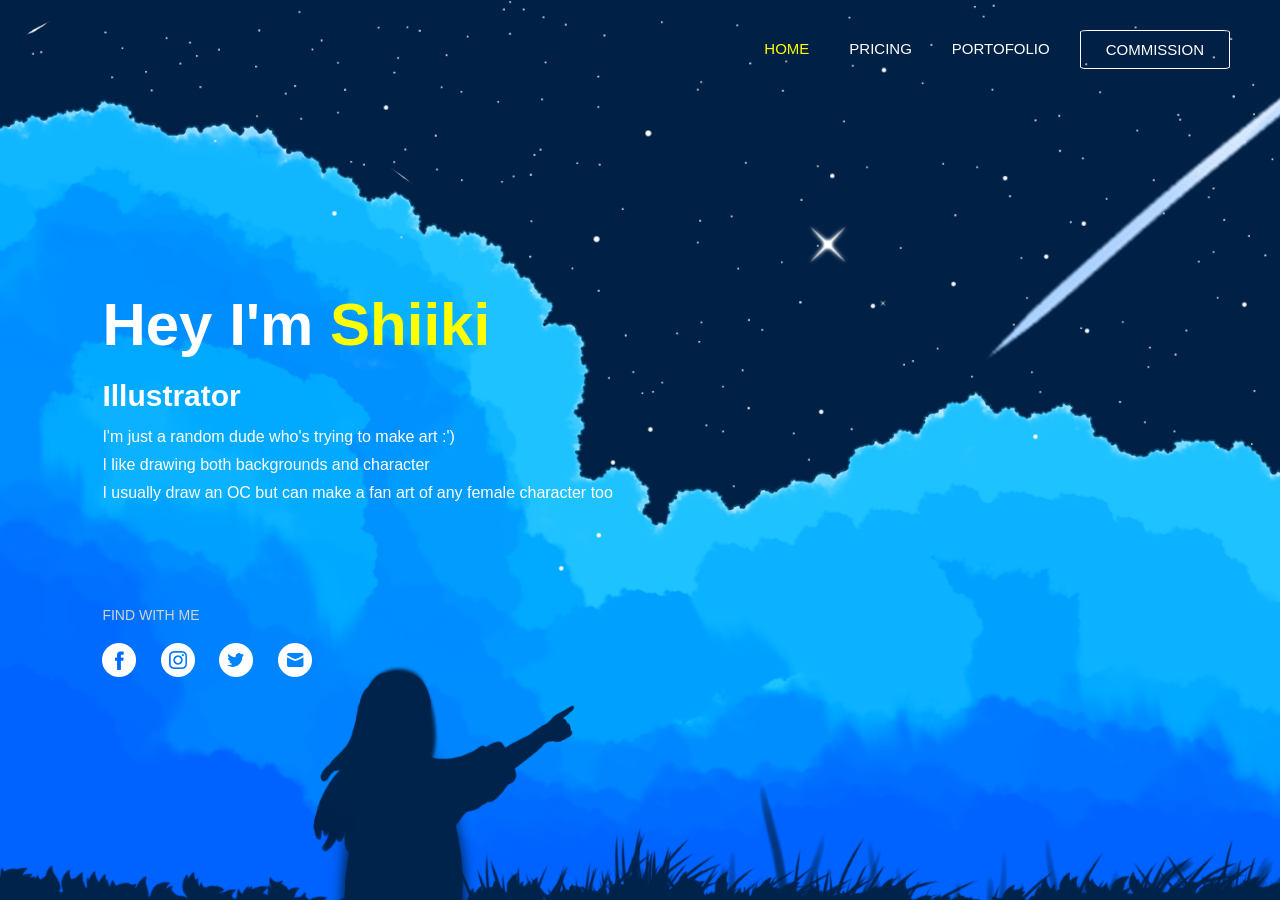
==== index.html @ 833d4477 "Add files via upload" ====
<!DOCTYPE html>
<html lang="en">
<head>
    <meta charset="UTF-8">
    <meta name="viewport" content="width=device-width, initial-scale=1.0">
    <title>Personal Website</title>
    <link rel="stylesheet" href="index.css">
</head>
<body>
    <section>
    <header class="header">
        <nav class="navbar">
            <img src="logo.png" class="logo" alt="image">
<div class="menu">
    <ul>
        <li> <a href="#"><span>Home</span></a></li>
        <li> <a href="pricing.html">Pricing</a></li>
        <li> <a href="portfolio.html">Portofolio</a></li>
         <a href="#" class="btn">Commission</a>
    </ul>

</div>
        </nav>

        <div class="main">
            <h1>Hey I'm <span>Shiiki</span></h1>
            <h4>Illustrator</h4>
            <p> I'm just a random dude who's trying to make art :') 
                <br> I like drawing both backgrounds and character
                <br>I usually draw an OC but can make a fan art of any female character too
            
            </p>
      <div class="last">
        <h3>Find with me</h3>
        <div class="icon">
            <a href="https://www.facebook.com/shiiki.art"> <img src="Facebook.png" class="fa-brands "></a>
            <a href="https://www.instagram.com/shiiki.desuu"><img src="Instagram.png" class="fa-brands "></a>
            <a href="https://x.com/shiikiart"><img src="Twitter.png" class="fa-brands"></a>
            <a href="its.shiiki@gmail.com"><img src="Mail.png" class="fa-brands "></a>
        </div>
      </div>
        </div>
    </header>
</section>


</body>
</html>
---- index.css ----
*
{
    margin: 0;
    padding: 0;
    box-sizing: border-box;
    font-family: 'helvetica', Tahoma, Geneva, Verdana, sans-serif;
}



.logo{
    margin: 1px;
width: 5%;
height: 5%;
border-radius: 50%;
opacity:0% ;
}
.header {
    background: url(001.png);
width: 100%;
height: 100vh;
background-size: cover;
background-position: center;
position: relative;
}

.navbar {
    display: flex;
    justify-content:space-between  ;
    padding: 20px 40px;
}
.navbar img {
    max-width:100%;
}

.menu ul {
    display: flex;
}
.menu ul li {
  list-style: none;  
  margin: 20px;
}
.menu ul li a {
    text-decoration:none ;
    color:rgb(255, 255, 255);
    text-transform: uppercase;
    font-size: 15px;
}
.menu ul li a:hover {
    color: yellow;
}
span {
    color: yellow;
}
.btn {
    color: rgb(255, 255, 255);
    margin: 10px;
    font-size: 15px;
    border: 1px solid rgb(255, 255, 255);
    text-decoration: none ;
    font-weight: 400;
    border-radius: 5%;
    padding: 10px 25px;
    text-transform: uppercase;
}
.btn:hover{
 background-color: rgb(72, 17, 199);   
}
.main{
position: absolute;
color: rgb(255, 255, 255);
left: 8%;
top: 30%;
}
.main h1{
    text-transform: capitalize;
    font-size: 60px;
    margin: 20px 0px ;
}
.main h1 span{
    color:yellow;
}
.main h4{
    text-transform: capitalize;
    font-size: 30px;
    margin-right: 10px;
}

.main p {
    color: rgb(255, 255, 255);
    font-size: 16px;
    line-height: 28px;
    margin: 10px 0 100px 0;
}

.main h3{
    color: rgb(211, 211, 211);
    font-size: 14px;
    text-transform: uppercase;
    font-weight: 400;
    margin: 20px 0;
}
.icon img {
    font-size: 20px;
    margin-right: 20px;
    size: 5px;
    width: 34px;
}

.about{
    background: url(002.png);
    width: 100%;
    height: 100vh;
    background-size: cover;
    background-position: center;
    position: relative;

}

.about-img{
    position: absolute;
    color: rgb(255, 255, 255);
    left: 8%;
    top: 30%;

}
.about-img h1{
    text-transform: capitalize;
    font-size: 30px;
    margin: 20px 0px ;
    color: yellow;
}
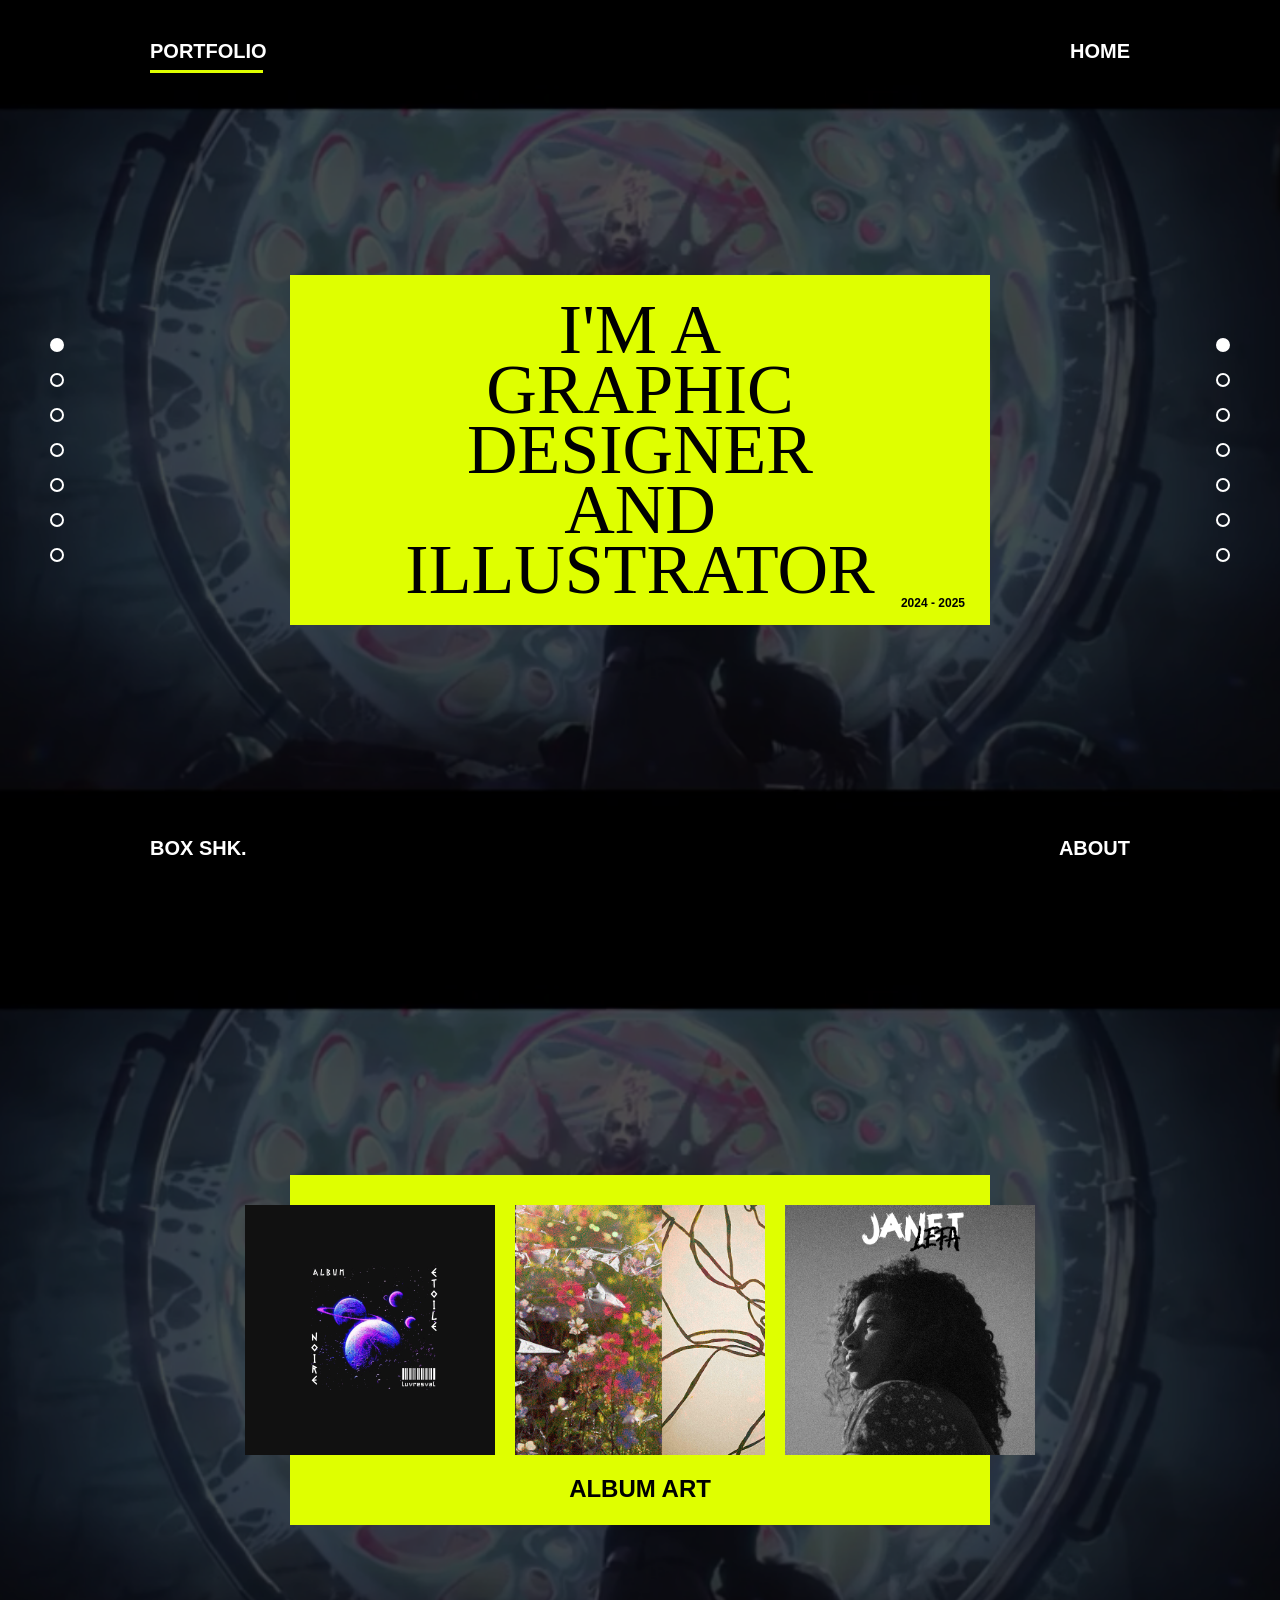
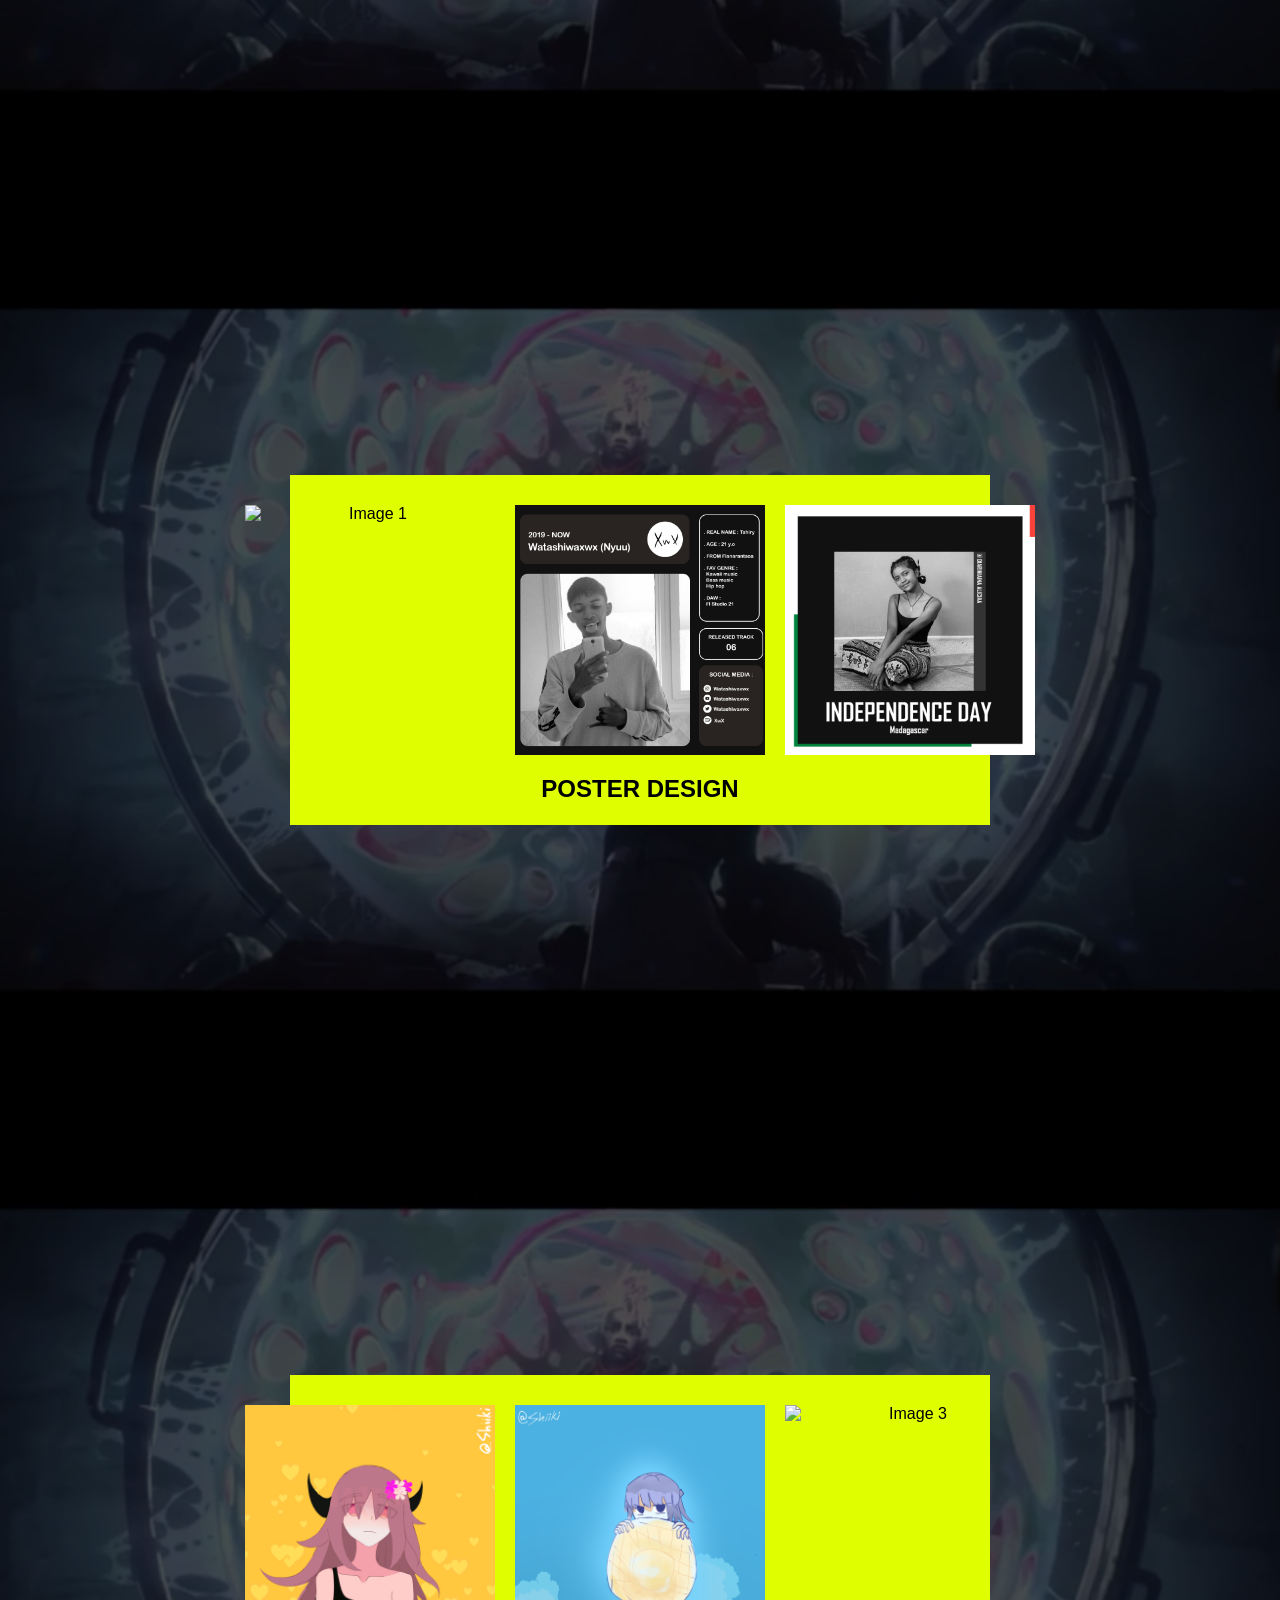
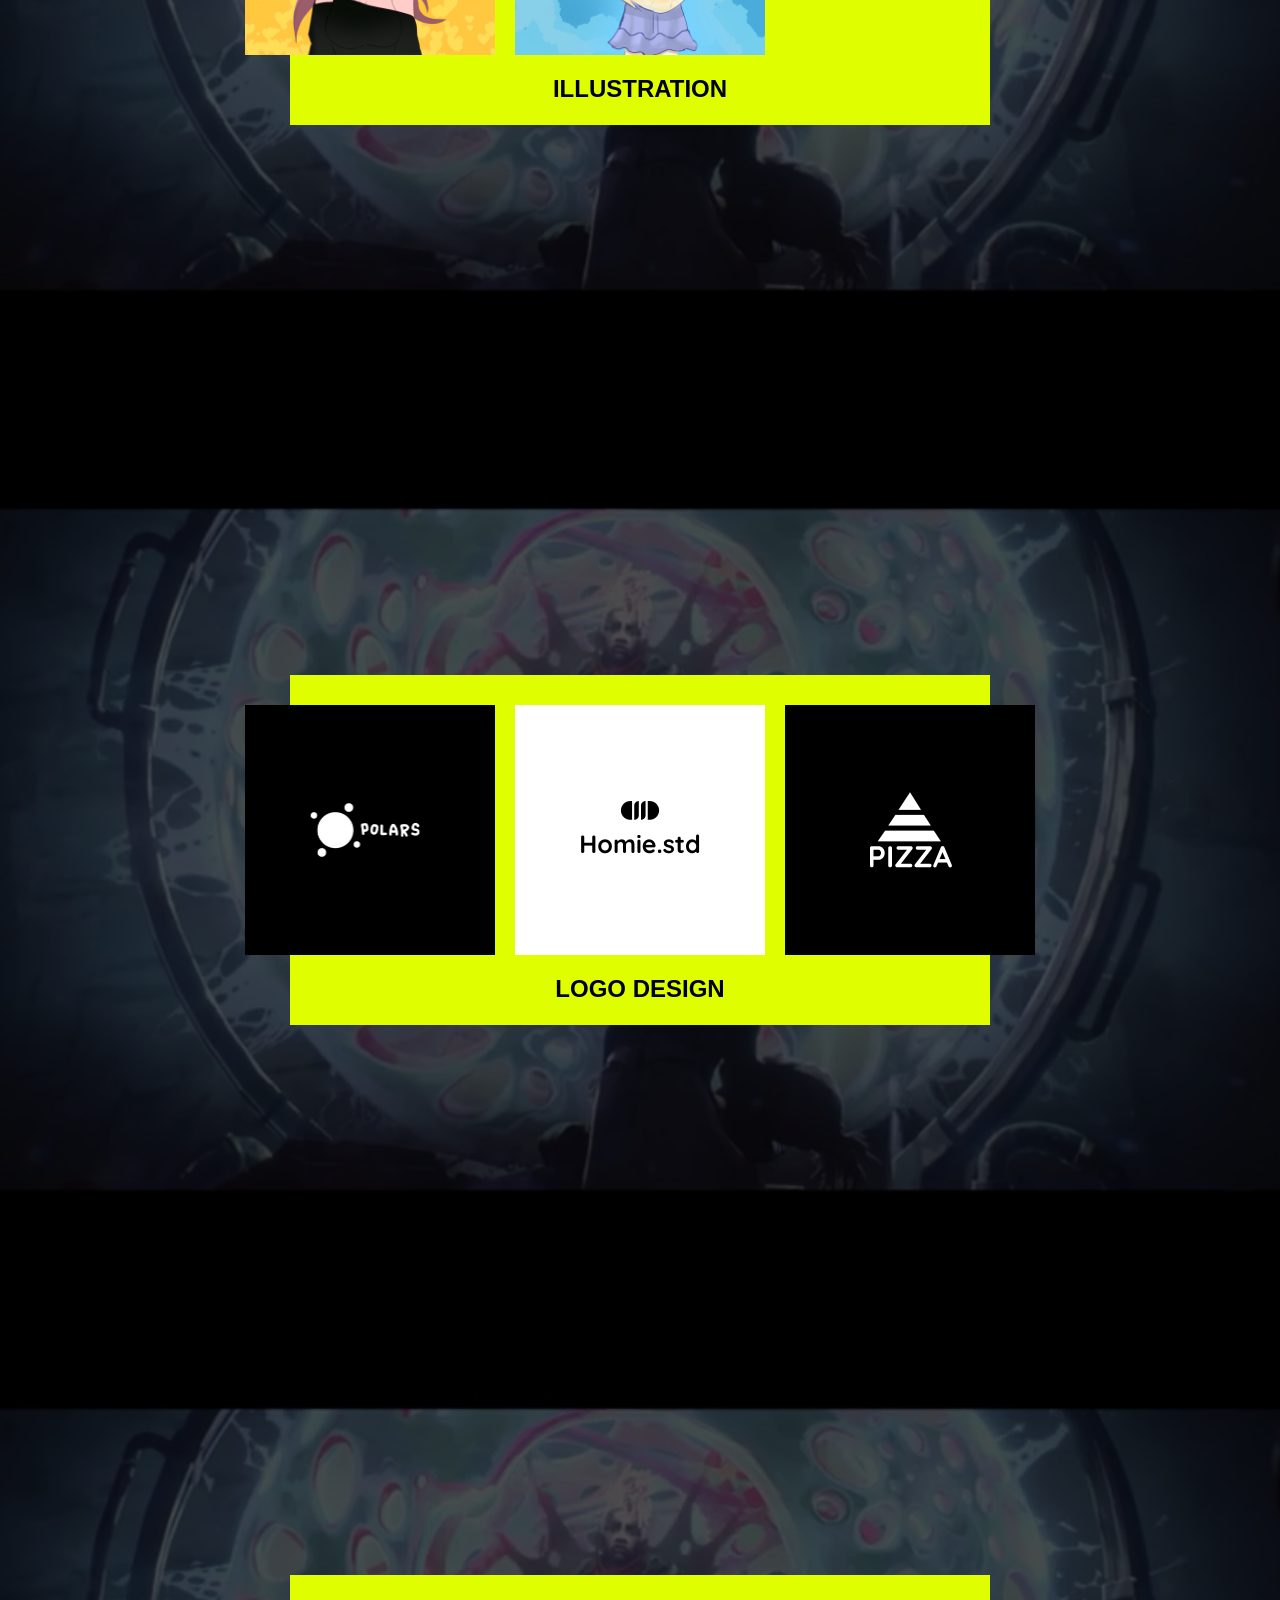
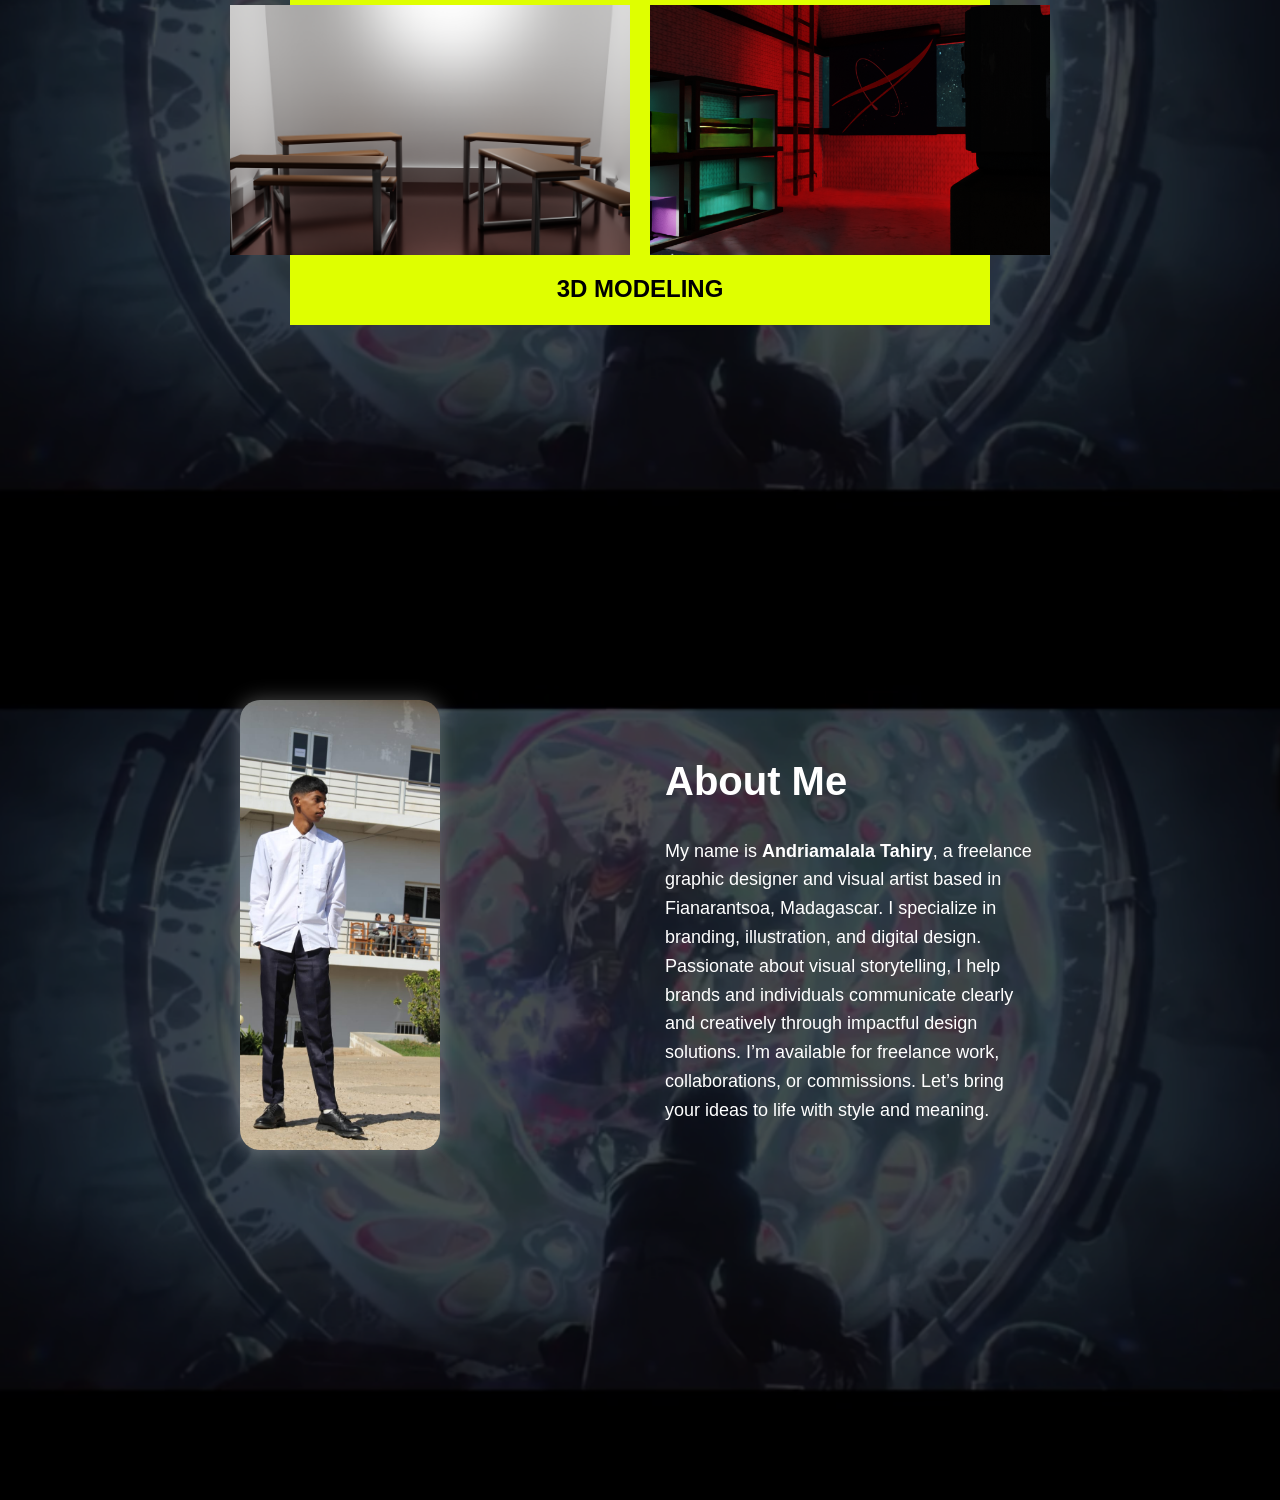
==== commit 6d43a86a: "Add files via upload" ====
--- a/index.html
+++ b/index.html
@@ -1,48 +1,152 @@
-<!DOCTYPE html>
-<html lang="en">
-<head>
-    <meta charset="UTF-8">
-    <meta name="viewport" content="width=device-width, initial-scale=1.0">
-    <title>Personal Website</title>
-    <link rel="stylesheet" href="index.css">
-</head>
-<body>
-    <section>
-    <header class="header">
-        <nav class="navbar">
-            <img src="logo.png" class="logo" alt="image">
-<div class="menu">
-    <ul>
-        <li> <a href="#"><span>Home</span></a></li>
-        <li> <a href="pricing.html">Pricing</a></li>
-        <li> <a href="portfolio.html">Portofolio</a></li>
-         <a href="#" class="btn">Commission</a>
-    </ul>
-
-</div>
-        </nav>
-
-        <div class="main">
-            <h1>Hey I'm <span>Shiiki</span></h1>
-            <h4>Illustrator</h4>
-            <p> I'm just a random dude who's trying to make art :') 
-                <br> I like drawing both backgrounds and character
-                <br>I usually draw an OC but can make a fan art of any female character too
-            
-            </p>
-      <div class="last">
-        <h3>Find with me</h3>
-        <div class="icon">
-            <a href="https://www.facebook.com/shiiki.art"> <img src="Facebook.png" class="fa-brands "></a>
-            <a href="https://www.instagram.com/shiiki.desuu"><img src="Instagram.png" class="fa-brands "></a>
-            <a href="https://x.com/shiikiart"><img src="Twitter.png" class="fa-brands"></a>
-            <a href="its.shiiki@gmail.com"><img src="Mail.png" class="fa-brands "></a>
-        </div>
-      </div>
-        </div>
-    </header>
-</section>
-
-
-</body>
-</html>+<!DOCTYPE html>
+<html lang="en">
+<head>
+  <meta charset="UTF-8" />
+  <meta name="viewport" content="width=device-width, initial-scale=1.0"/>
+  <title>Andriamalala Tahiry</title>
+  <link rel="stylesheet" href="style.css" />
+</head>
+<body>
+
+  <div class="navbar">
+    <a href="#" class="a a-1">PORTFOLIO</a>
+    <a href="#" class="a a-2">HOME</a>
+  </div>
+
+  
+  <div class="line"></div>
+
+
+  <div class="footer">
+    <a href="#" class="a a-3">BOX SHK.</a>
+    <a href="#about-section" class="a a-3">ABOUT</a>
+  </div>
+
+ 
+  <section class="header" id="section1">
+    <div class="card">
+      <div class="ct-1"></div>
+      <div class="txt-1">
+        <span>
+          I'm a graphic <br />
+          designer and <br />
+          illustrator
+        </span>
+      </div>
+      <div class="year">2024 - 2025</div>
+    </div>
+  </section>
+
+ 
+  <section class="section-two" id="section2">
+    <div class="card">
+        <div class="ct-1">
+          <div class="image-row">
+            <img src="images/01.png" alt="Image 1" class="square-img" />
+            <img src="images/02.png" alt="Image 2" class="square-img" />
+            <img src="images/03.png" alt="Image 3" class="square-img" />
+          </div>
+          <h2 class="album-title">ALBUM ART</h2>
+        </div>
+   
+      </div>
+  </section>
+  
+  <section class="section-two" id="section3">
+    <div class="card">
+        <div class="ct-1">
+            <div class="image-row">
+              <img src="images/04.png" alt="Image 1" class="square-img" />
+              <img src="images/05.png" alt="Image 2" class="square-img" />
+              <img src="images/06.png" alt="Image 3" class="square-img" />
+            </div>
+            <h2 class="album-title">POSTER DESIGN</h2>
+          </div>
+    </div>
+  </section>
+
+  <section class="section-two" id="section4">
+    <div class="card">
+        <div class="ct-1">
+            <div class="image-row">
+              <img src="images/07.png" alt="Image 1" class="square-img" />
+              <img src="images/08.png" alt="Image 2" class="square-img" />
+              <img src="images/09.png" alt="Image 3" class="square-img" />
+            </div>
+            <h2 class="album-title">ILLUSTRATION</h2>
+          </div>
+    </div>
+  </section>
+
+  <section class="section-two" id="section5">
+    <div class="card">
+        <div class="ct-1">
+            <div class="image-row">
+              <img src="images/10.png" alt="Image 1" class="square-img" />
+              <img src="images/11.png" alt="Image 2" class="square-img" />
+              <img src="images/12.png" alt="Image 3" class="square-img" />
+            </div>
+            <h2 class="album-title">LOGO DESIGN</h2>
+          </div>
+    </div>
+  </section>
+
+  <section class="section-two" id="section7">
+    <div class="card">
+        <div class="ct-1">
+            <div class="image-row">
+              <img src="images/16.png" alt="Image 1" class="rect-img1" />
+              <img src="images/17.png" alt="Image 2" class="rect-img1" />
+    
+            </div>
+            <h2 class="album-title">3D MODELING</h2>
+          </div>
+    </div>
+  </section>
+
+    <section class="about-section" id="about-section">
+        <div class="about-container reverse">
+            <div class="about-image">
+               
+                <img src="images/profile.jpg" alt="Andriamalala Tahiry portrait">
+            </div>
+            <div class="about-text">
+                <h2>About Me</h2>
+                <p>
+                    My name is <strong>Andriamalala Tahiry</strong>, a freelance graphic designer and visual artist based in Fianarantsoa, Madagascar.
+                    I specialize in branding, illustration, and digital design. Passionate about visual storytelling, I help brands and individuals 
+                    communicate clearly and creatively through impactful design solutions. I’m available for freelance work, collaborations, or commissions.
+                    Let’s bring your ideas to life with style and meaning.
+                </p>
+            </div>
+        </div>
+    </section>
+
+
+
+  <div class="dots-1">
+    <div class="dot active"></div>
+    <div class="dot"></div>
+    <div class="dot"></div>
+    <div class="dot"></div>
+    <div class="dot"></div>
+    <div class="dot"></div>
+    <div class="dot"></div>
+   
+  </div>
+
+
+  <div class="dots-2">
+    <div class="dot"></div>
+    <div class="dot"></div>
+    <div class="dot"></div>
+    <div class="dot"></div>
+    <div class="dot"></div>
+    <div class="dot"></div>
+    <div class="dot"></div>
+    
+  </div>
+
+  <script src="script.js"></script>
+</body>
+</html>
--- a/style.css
+++ b/style.css
@@ -0,0 +1,293 @@
+html, body { 
+    margin: 0;
+    padding: 0;
+    font-family: 'Segoe UI', sans-serif;
+    background-color: black;
+    scroll-behavior: smooth;
+
+}
+
+
+.header {
+    background: url(images/bg.png) no-repeat center center/cover;
+    width: 100%;
+    height: 100vh;
+    position: relative;
+}
+
+
+.section-two {
+    background: url(images/bg.png) no-repeat center center/cover;
+    width: 100%;
+    height: 100vh;
+    position: relative;
+}
+
+
+.navbar {
+    display: flex;
+    justify-content: space-between;
+    padding: 20px 150px;
+    position: fixed;
+    top: 20px;
+    left: 0;
+    width: 100%;
+    z-index: 1000;
+    box-sizing: border-box;
+}
+
+
+.line {
+    background-color: #DFFF00;
+    width: 113px;
+    height: 3px;
+    position: fixed;
+    top: 70px;
+    left: 150px;
+    z-index: 999;
+}
+
+
+.footer {
+    display: flex;
+    justify-content: space-between;
+    padding: 20px 150px;
+    position: fixed;
+    bottom: 20px;
+    left: 0;
+    width: 100%;
+    z-index: 1000;
+    box-sizing: border-box;
+}
+
+
+.a {
+    text-decoration: none;
+    color: white;
+    font-weight: 900;
+    font-size: 15pt;
+}
+
+
+.card {
+    position: absolute;
+    top: 50%;
+    left: 50%;
+    transform: translate(-50%, -50%);
+    text-align: center;
+}
+
+
+.txt-1 {
+    position: absolute;
+    top: 50%;
+    font-family: 'Test Founders Grotesk X';
+    left: 50%;
+    transform: translate(-50%, -50%);
+    font-size: 70px;
+    font-weight: Condensed Bold;
+    color: black;
+    line-height: 60px;
+    text-transform: uppercase;
+    z-index: 2;
+}
+
+
+.year {
+    position: absolute;
+    bottom: 15px;
+    right: 25px;
+    font-size: 12px;
+    color: black;
+    z-index: 2;
+    font-weight: bold;
+}
+
+
+.arrows {
+    position: absolute;
+    top: 50%;
+    width: 100%;
+    display: flex;
+    justify-content: space-between;
+    transform: translateY(-50%);
+    padding: 0 80px;
+    box-sizing: border-box;
+}
+
+
+.arrow {
+    font-size: 80px;
+    color: #DFFF00;
+    cursor: pointer;
+}
+
+
+.dots-1 {
+    position: fixed;
+    top: 50%;
+    transform: translateY(-50%);
+    left: 50px;
+    z-index: 1000;
+    display: flex;
+    flex-direction: column;
+    gap: 1px; /* Space between dots */
+}
+
+
+.dots-2 {
+    position: fixed;
+    top: 50%;
+    transform: translateY(-50%);
+    right: 50px;
+    z-index: 1000;
+    display: flex;
+    flex-direction: column;
+    gap: 1px; /* Space between dots */
+}
+
+
+.dot {
+    width: 10px;
+    height: 10px;
+    border-radius: 50%;
+    border: 2px solid white;
+    margin: 10px 0;
+}
+
+/*  Active dot styling */
+.dot.active {
+    background-color: white;
+}
+
+
+.about-section {
+    background-color: #111;
+    color: white;
+    padding: 100px 150px;
+    font-family: 'Segoe UI', sans-serif;
+}
+
+/*  About container for text */
+.about-container {
+    max-width: 800px;
+    margin: 0 auto;
+}
+
+/*  About section heading */
+.about-container h2 {
+    font-size: 36px;
+    margin-bottom: 20px;
+    color: #DFFF00;
+}
+
+/*  About section text */
+.about-container p {
+    font-size: 18px;
+    line-height: 1.6;
+}
+
+
+  .square-img {
+    width: 250px;
+    height: 250px;
+    object-fit: cover;
+    border: none; /* optional */
+  }
+  .rect-img1 {
+    width: 400px;
+    height: 250px;
+    object-fit: cover;
+    border: none; /* optional */
+  }
+  .rect-img {
+    width: 250px;
+    height: 400px;
+    object-fit: cover;
+    border: none; /* optional */
+  }
+      
+
+  /* .ct-1 {
+    background-color: #DFFF00;
+    width: 700px;
+    height: 350px;
+    margin: 0 auto;
+    position: relative;
+    z-index: 1;
+} */
+  .ct-1 {
+    background-color: #DFFF00;
+    width: 700px;
+    height: 350px;
+    margin: 0 auto;
+    position: relative;
+    z-index: 1;
+    display: flex;
+    flex-direction: column;
+    justify-content: space-between;
+    align-items: center;
+    padding: 30px;
+    box-sizing: border-box;
+  }
+  
+  .image-row {
+    display: flex;
+    justify-content: center;
+    gap: 20px;
+  }
+  
+  .album-title {
+    text-align: center;
+    color: black;
+    font-size: 24px;
+    font-weight: bold;
+  }
+
+  .about-section {
+    background: url(images/bg.png) no-repeat center center/cover;
+    color: white;
+    padding: 100px 150px;
+    box-sizing: border-box;
+    width: 100%;
+    height: 100vh;
+    position: relative;
+}
+
+.about-container {
+    display: flex;
+    flex-wrap: wrap;
+    align-items: center;
+    justify-content: space-between;
+    gap: 50px;
+}
+
+.about-container.reverse {
+    flex-direction: row;
+}
+
+.about-text {
+    flex: 1;
+    min-width: 300px;
+    font-size: 18px;
+    line-height: 1.8;
+}
+
+.about-text h2 {
+    font-size: 40px;
+    color: #ffffff;
+    margin-bottom: 20px;
+}
+
+.about-image {
+    flex: 1;
+    min-width: 200px;
+}
+
+.about-image img {
+    width: 200px;
+    height: 450px;
+    object-fit: cover;
+    border-radius: 20px;
+    box-shadow: 0 0 20px rgba(255, 255, 255, 0.3);
+}
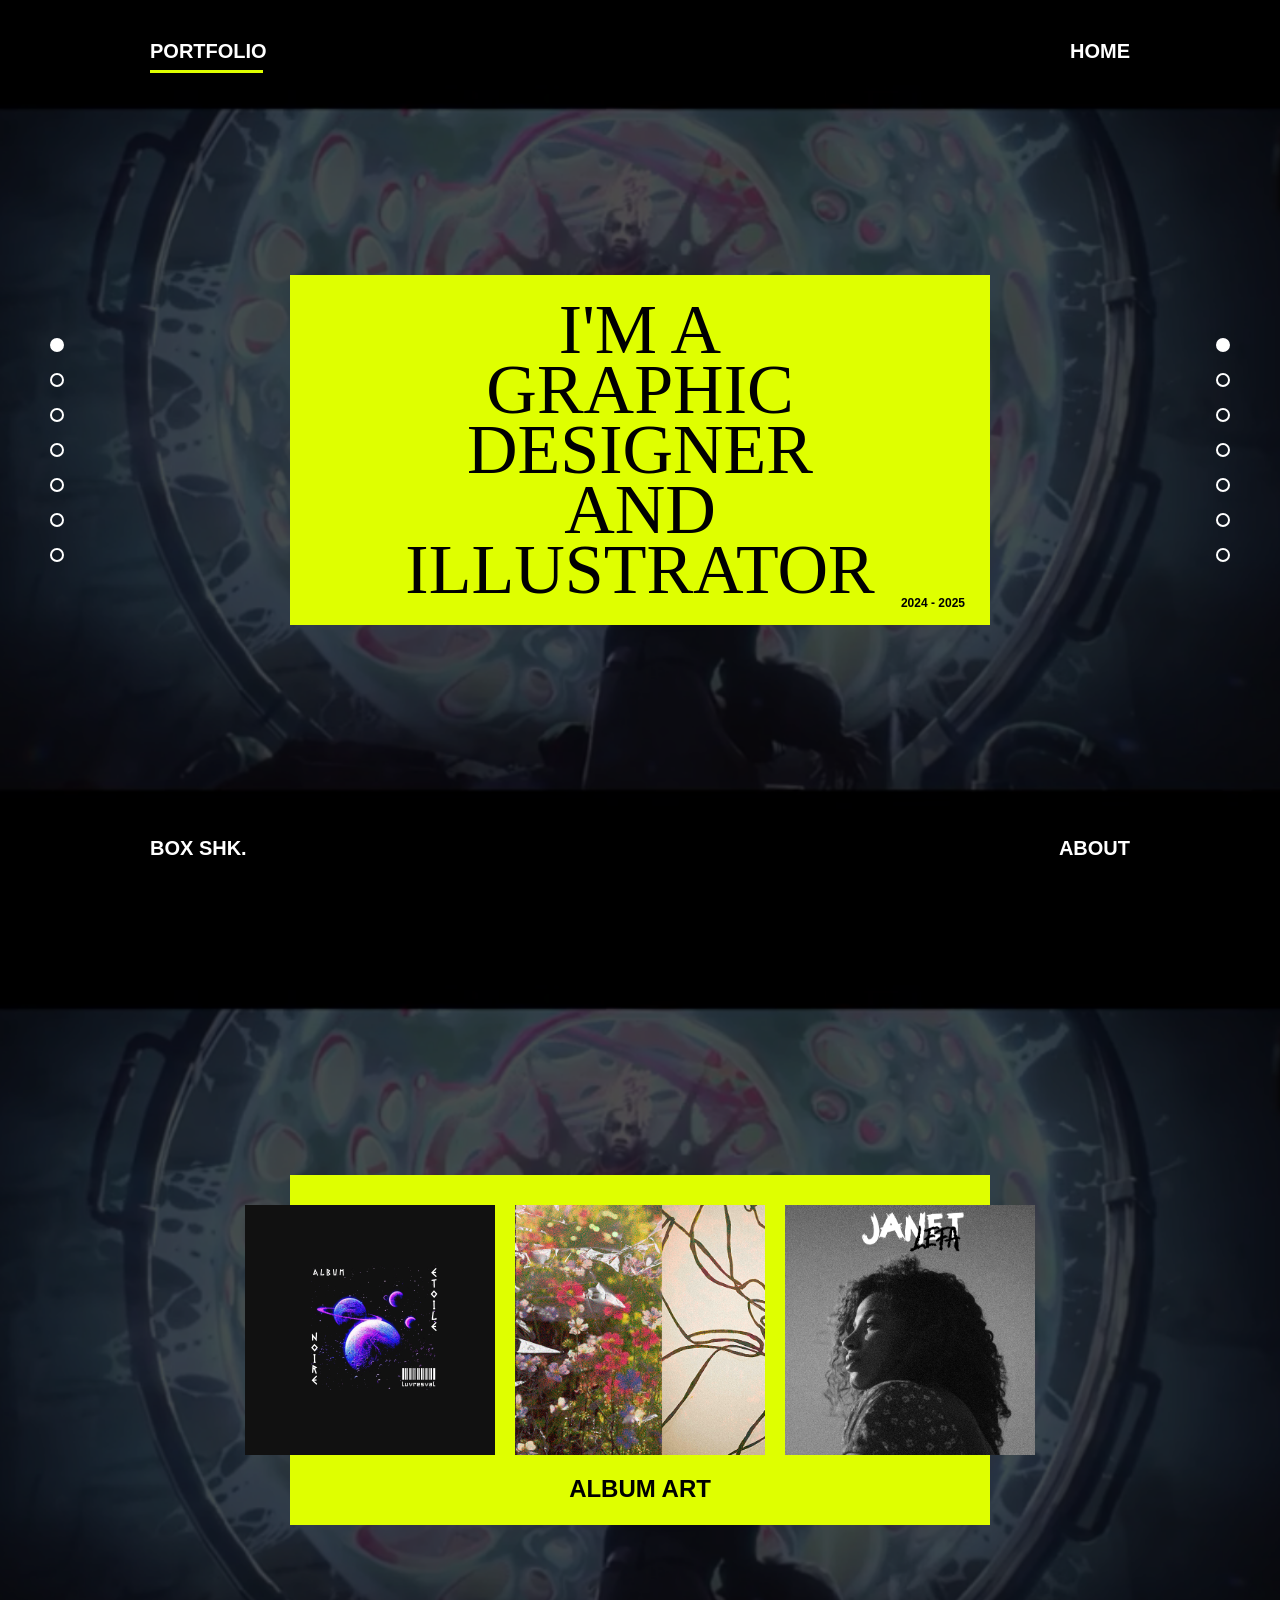
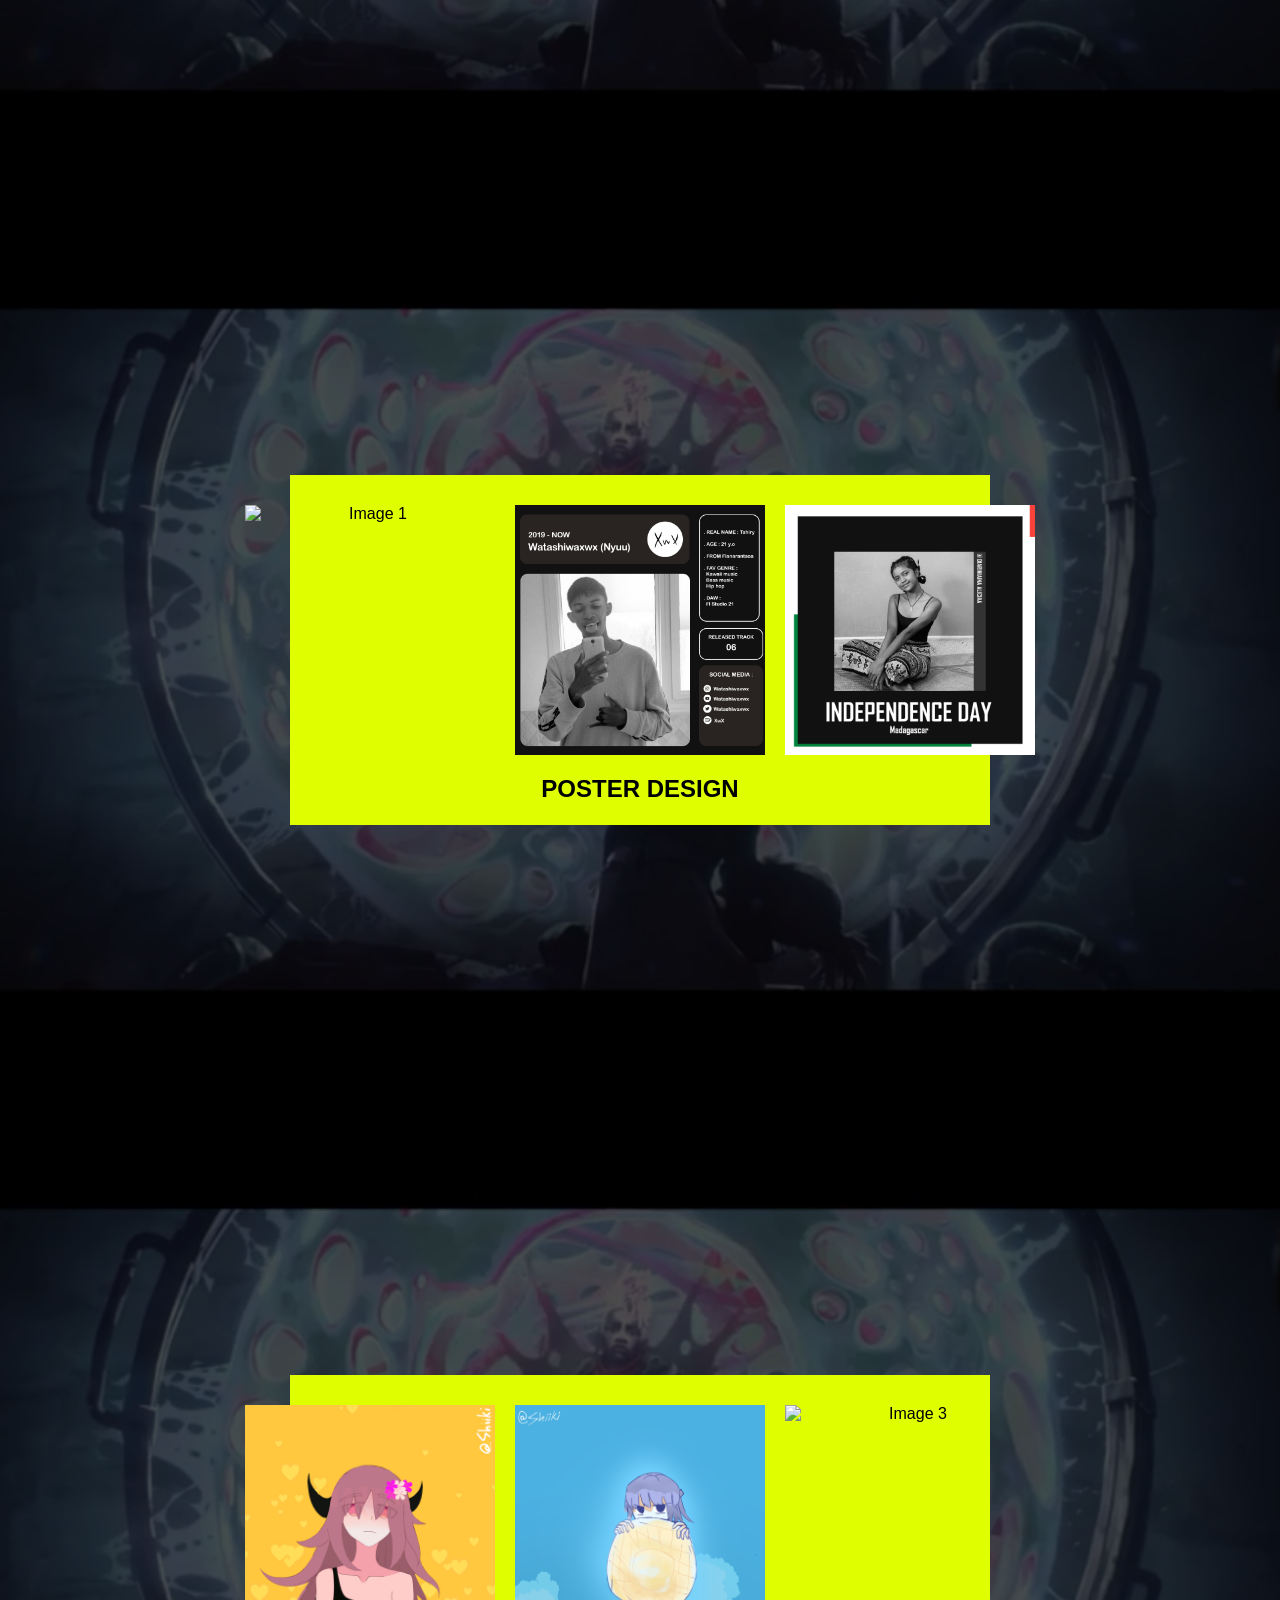
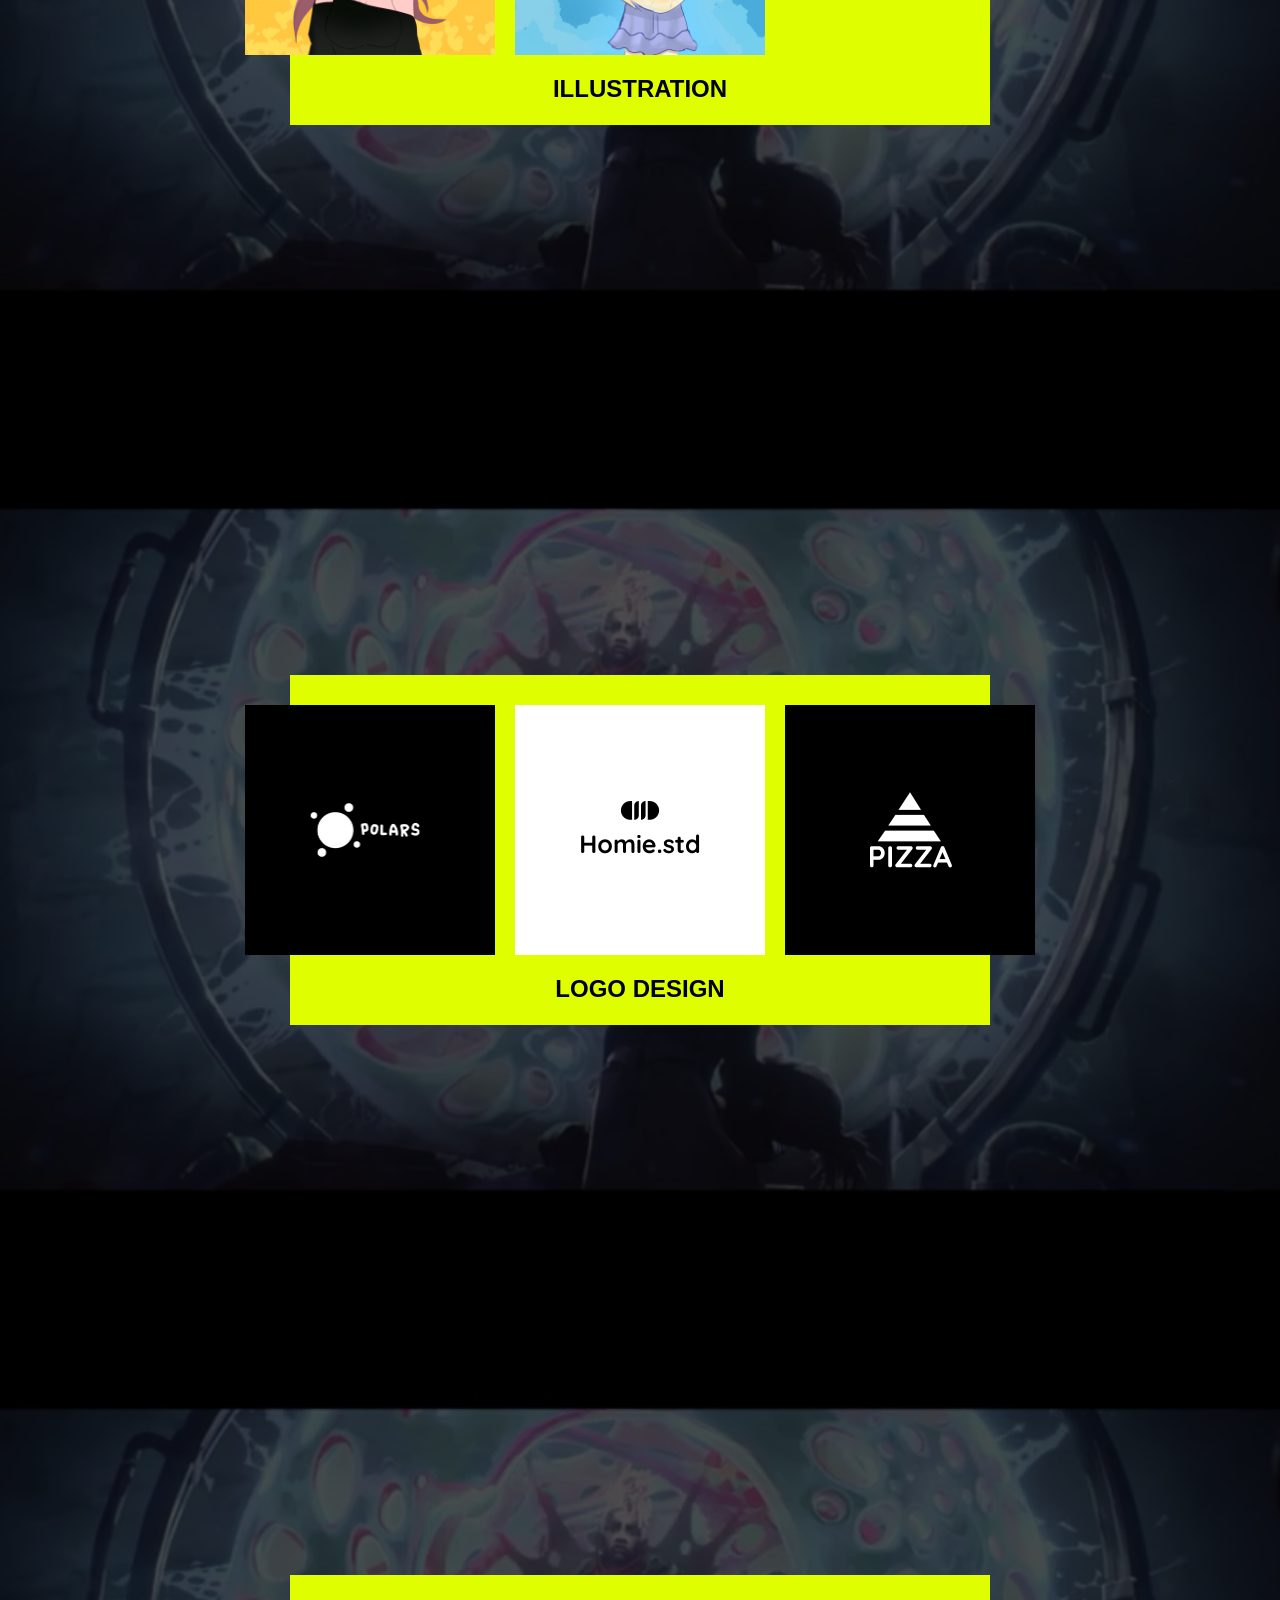
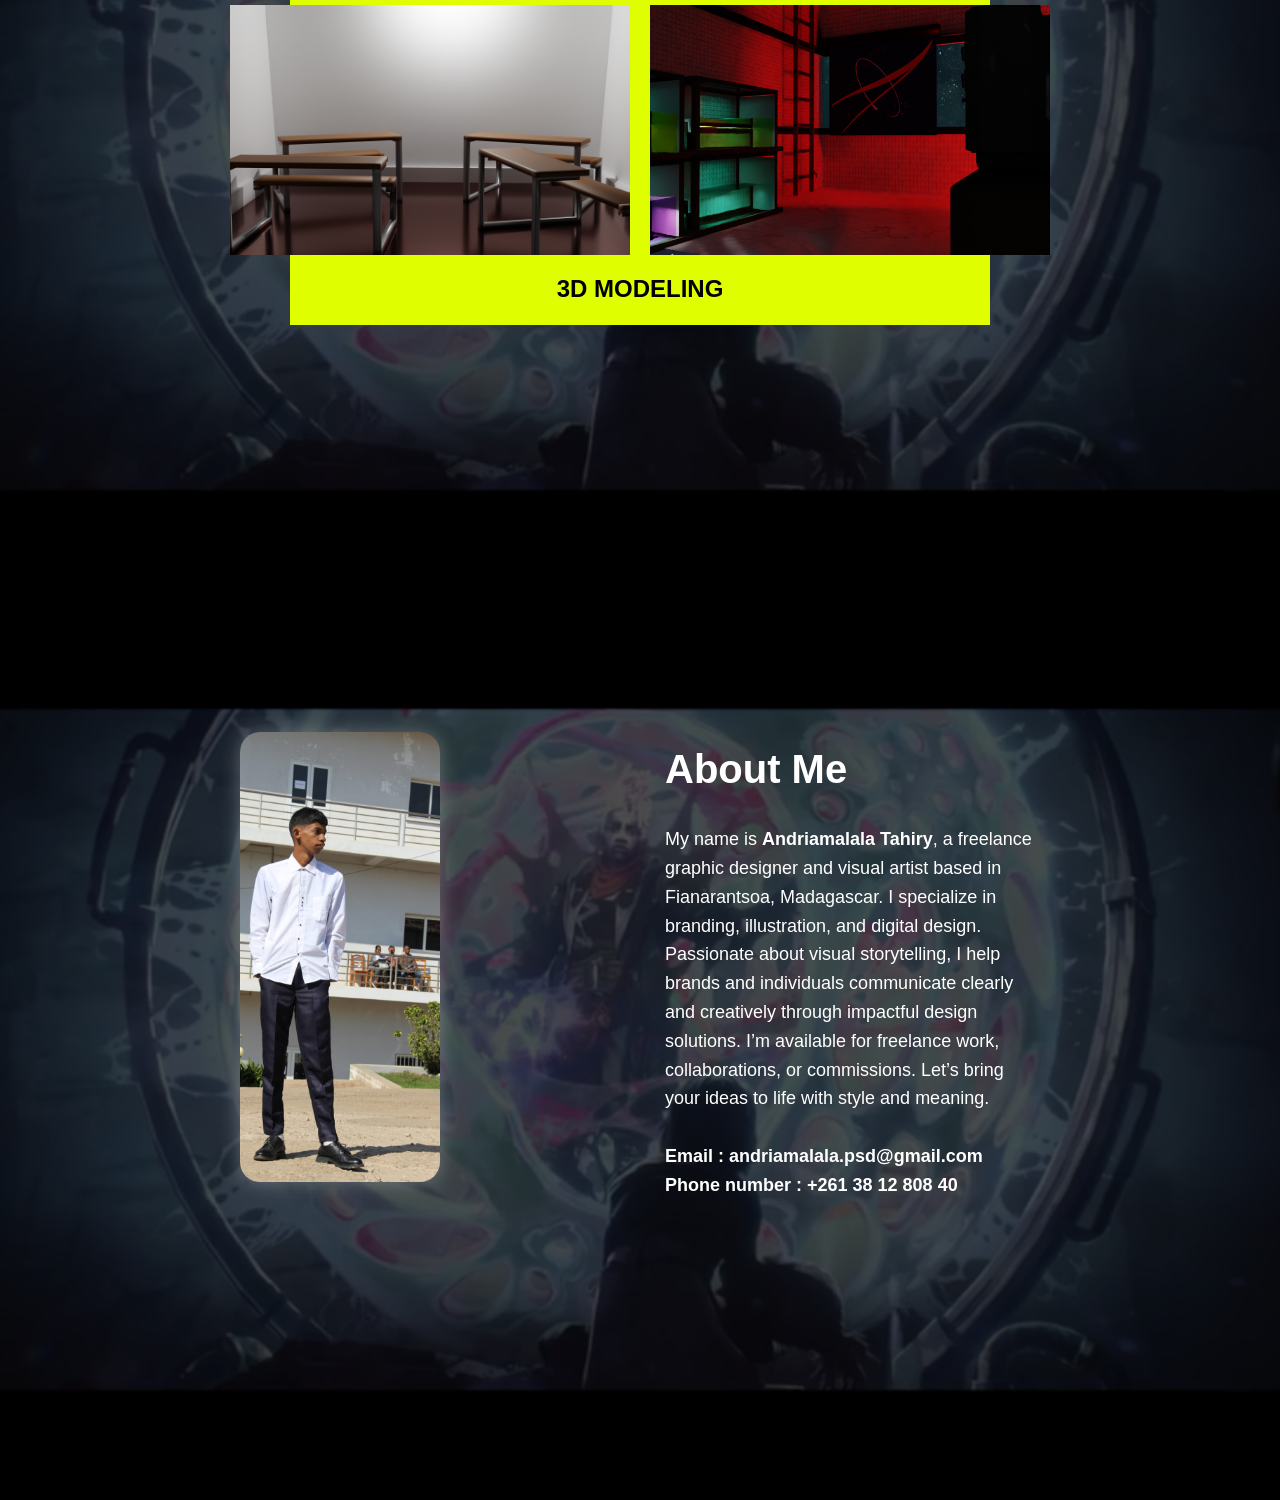
==== commit bc85f696: "Update index.html" ====
--- a/index.html
+++ b/index.html
@@ -2,7 +2,9 @@
 <html lang="en">
 <head>
   <meta charset="UTF-8" />
+  <meta name="google-site-verification" content="fqdi57oop-AzM2XUs_rt6jQ-6zNBU-mU2a1a85gpzHI" />
   <meta name="viewport" content="width=device-width, initial-scale=1.0"/>
+  <meta name="robots" content="index, follow">
   <title>Andriamalala Tahiry</title>
   <link rel="stylesheet" href="style.css" />
 </head>
@@ -113,10 +115,14 @@
             <div class="about-text">
                 <h2>About Me</h2>
                 <p>
-                    My name is <strong>Andriamalala Tahiry</strong>, a freelance graphic designer and visual artist based in Fianarantsoa, Madagascar.
+                     My name is <strong>Andriamalala Tahiry</strong>, a freelance graphic designer and visual artist based in Fianarantsoa, Madagascar.
                     I specialize in branding, illustration, and digital design. Passionate about visual storytelling, I help brands and individuals 
                     communicate clearly and creatively through impactful design solutions. I’m available for freelance work, collaborations, or commissions.
-                    Let’s bring your ideas to life with style and meaning.
+                    Let’s bring your ideas to life with style and meaning. <br>
+                    <br>
+                    <strong> Email : andriamalala.psd@gmail.com</strong>
+                    <br>
+                   <strong> Phone number : +261 38 12 808 40</strong>
                 </p>
             </div>
         </div>
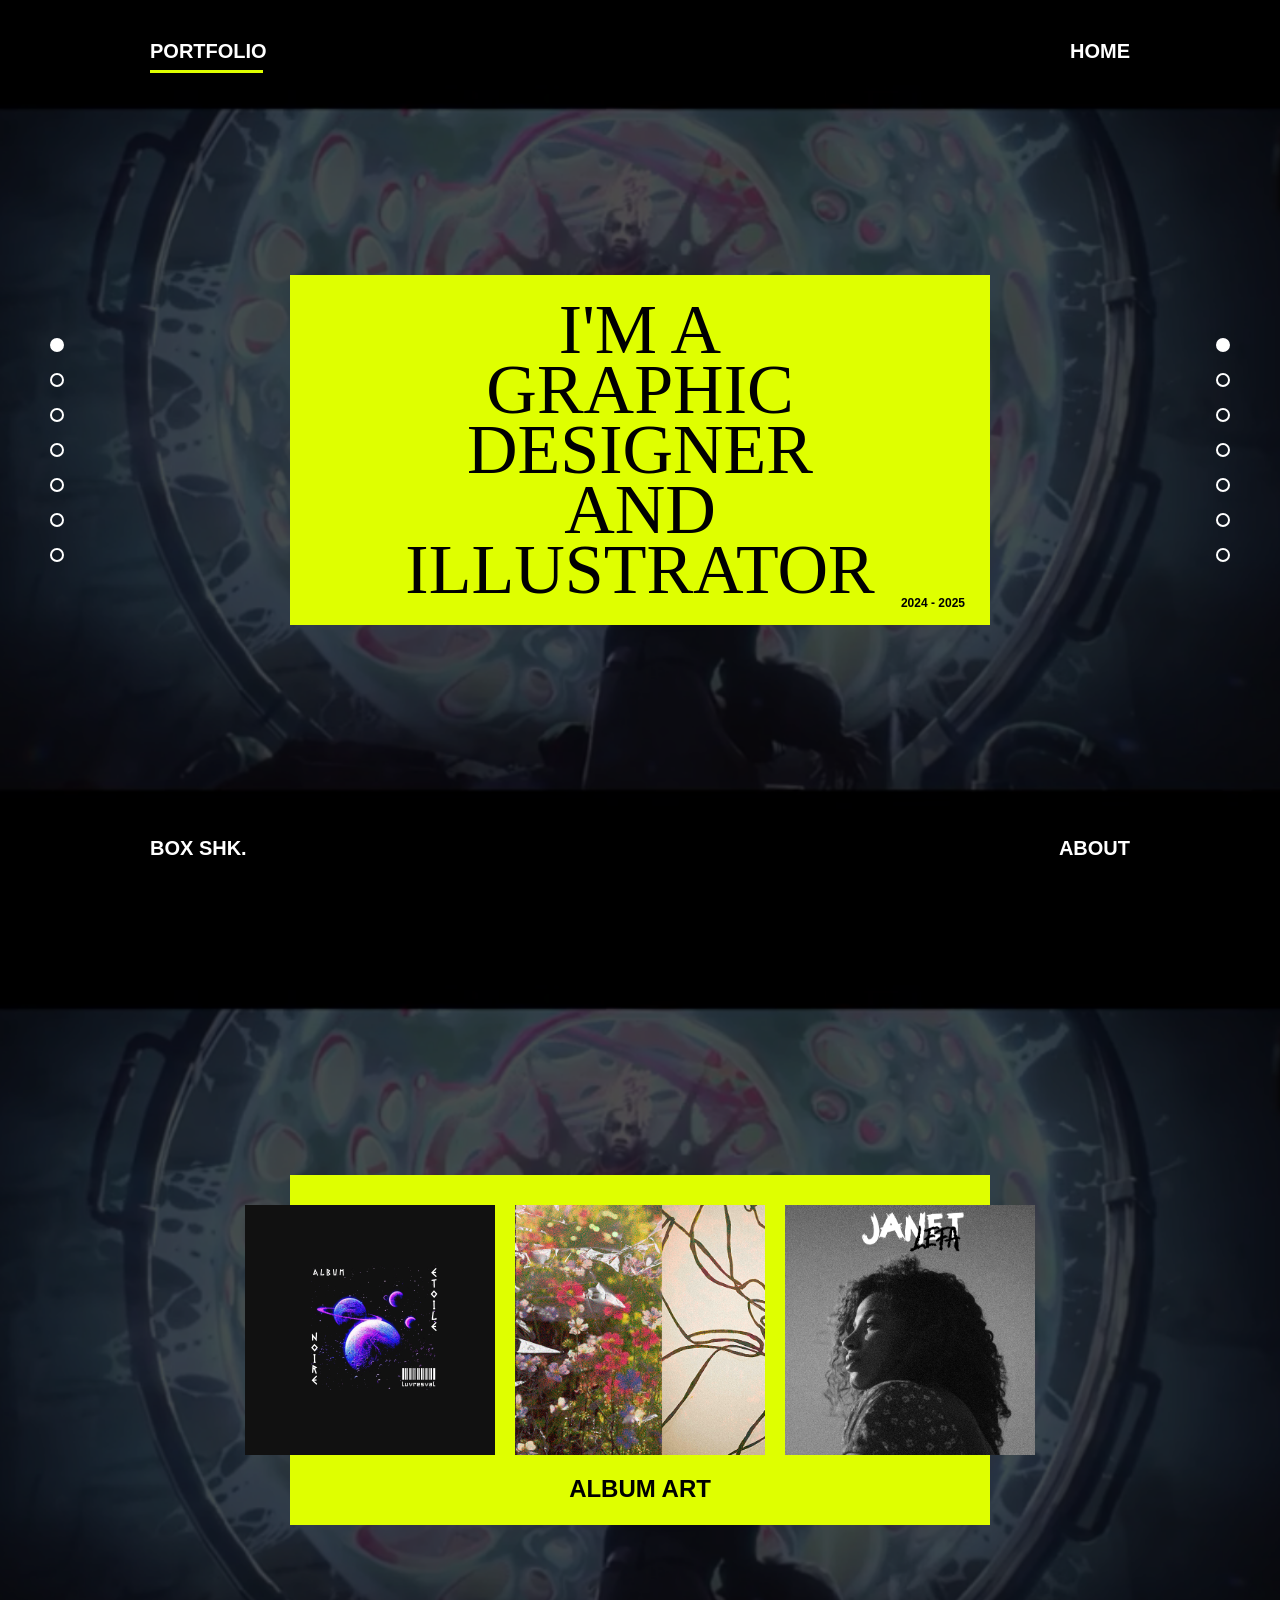
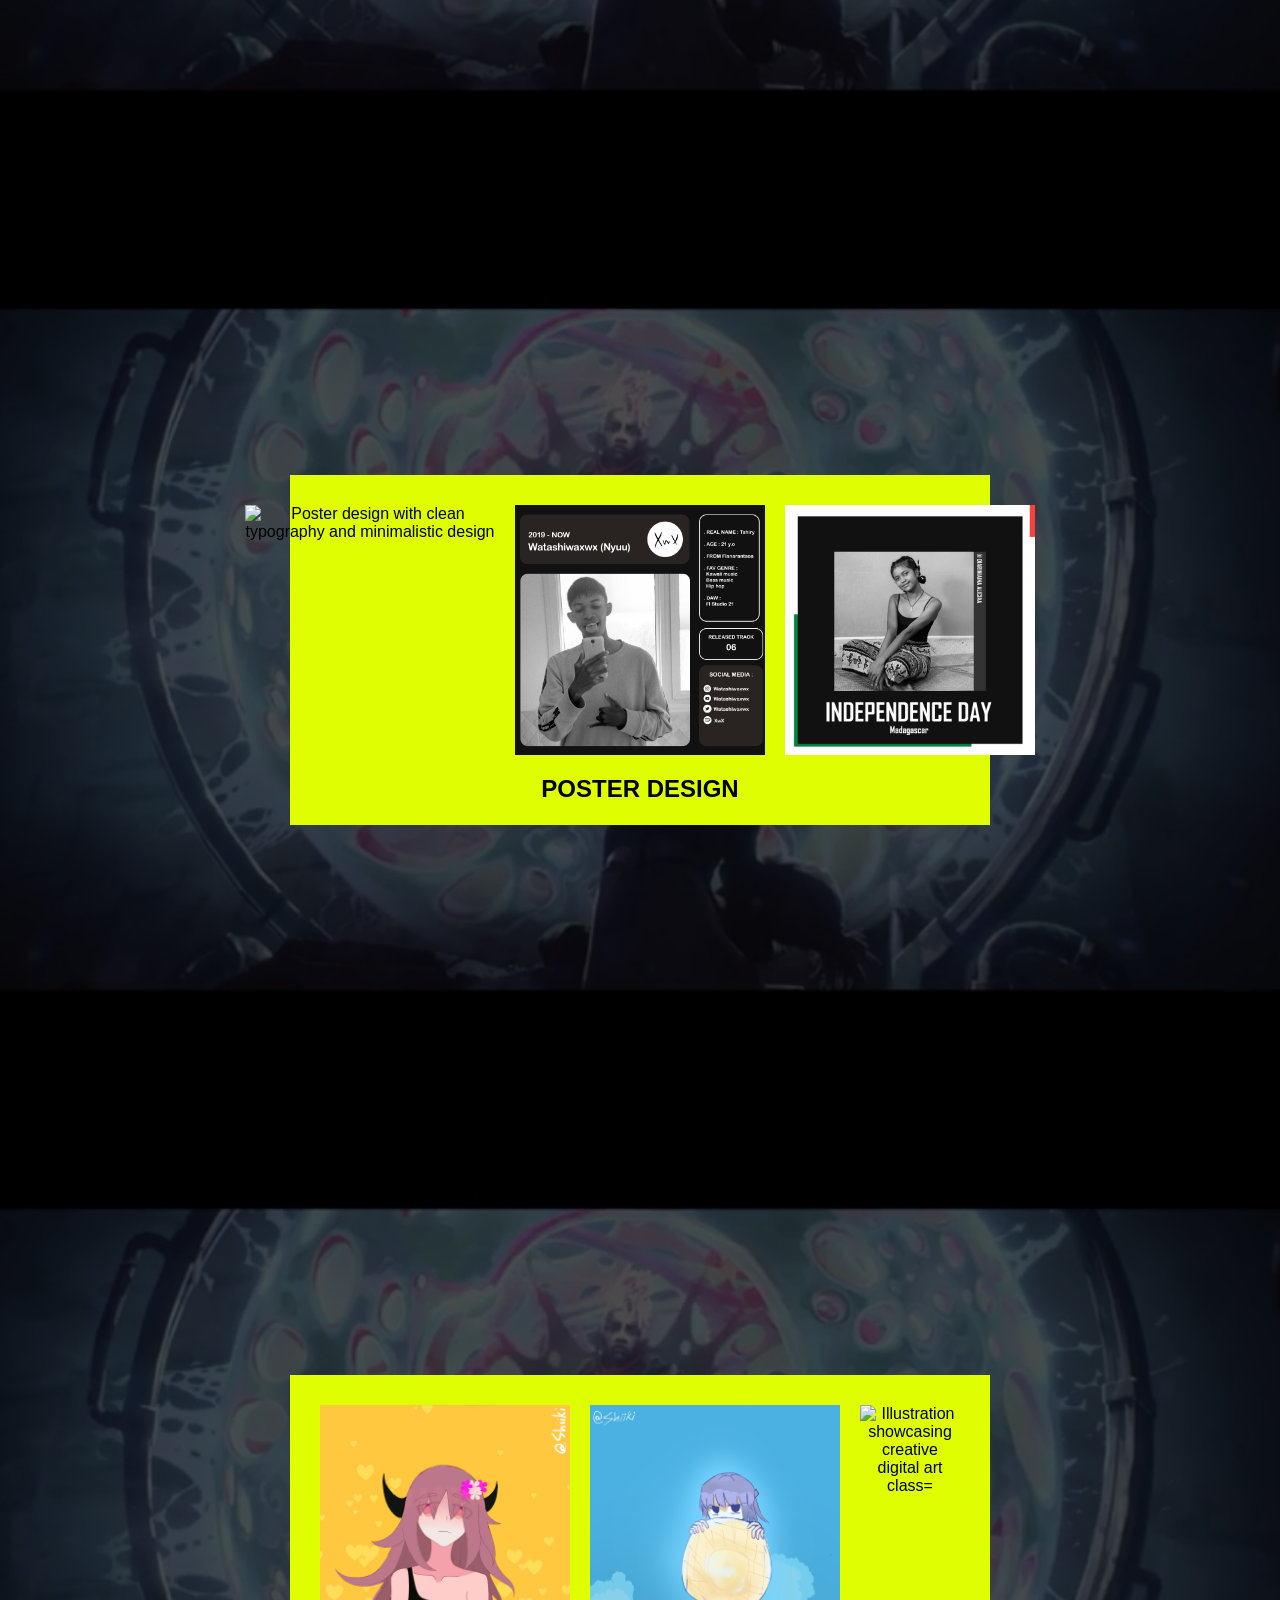
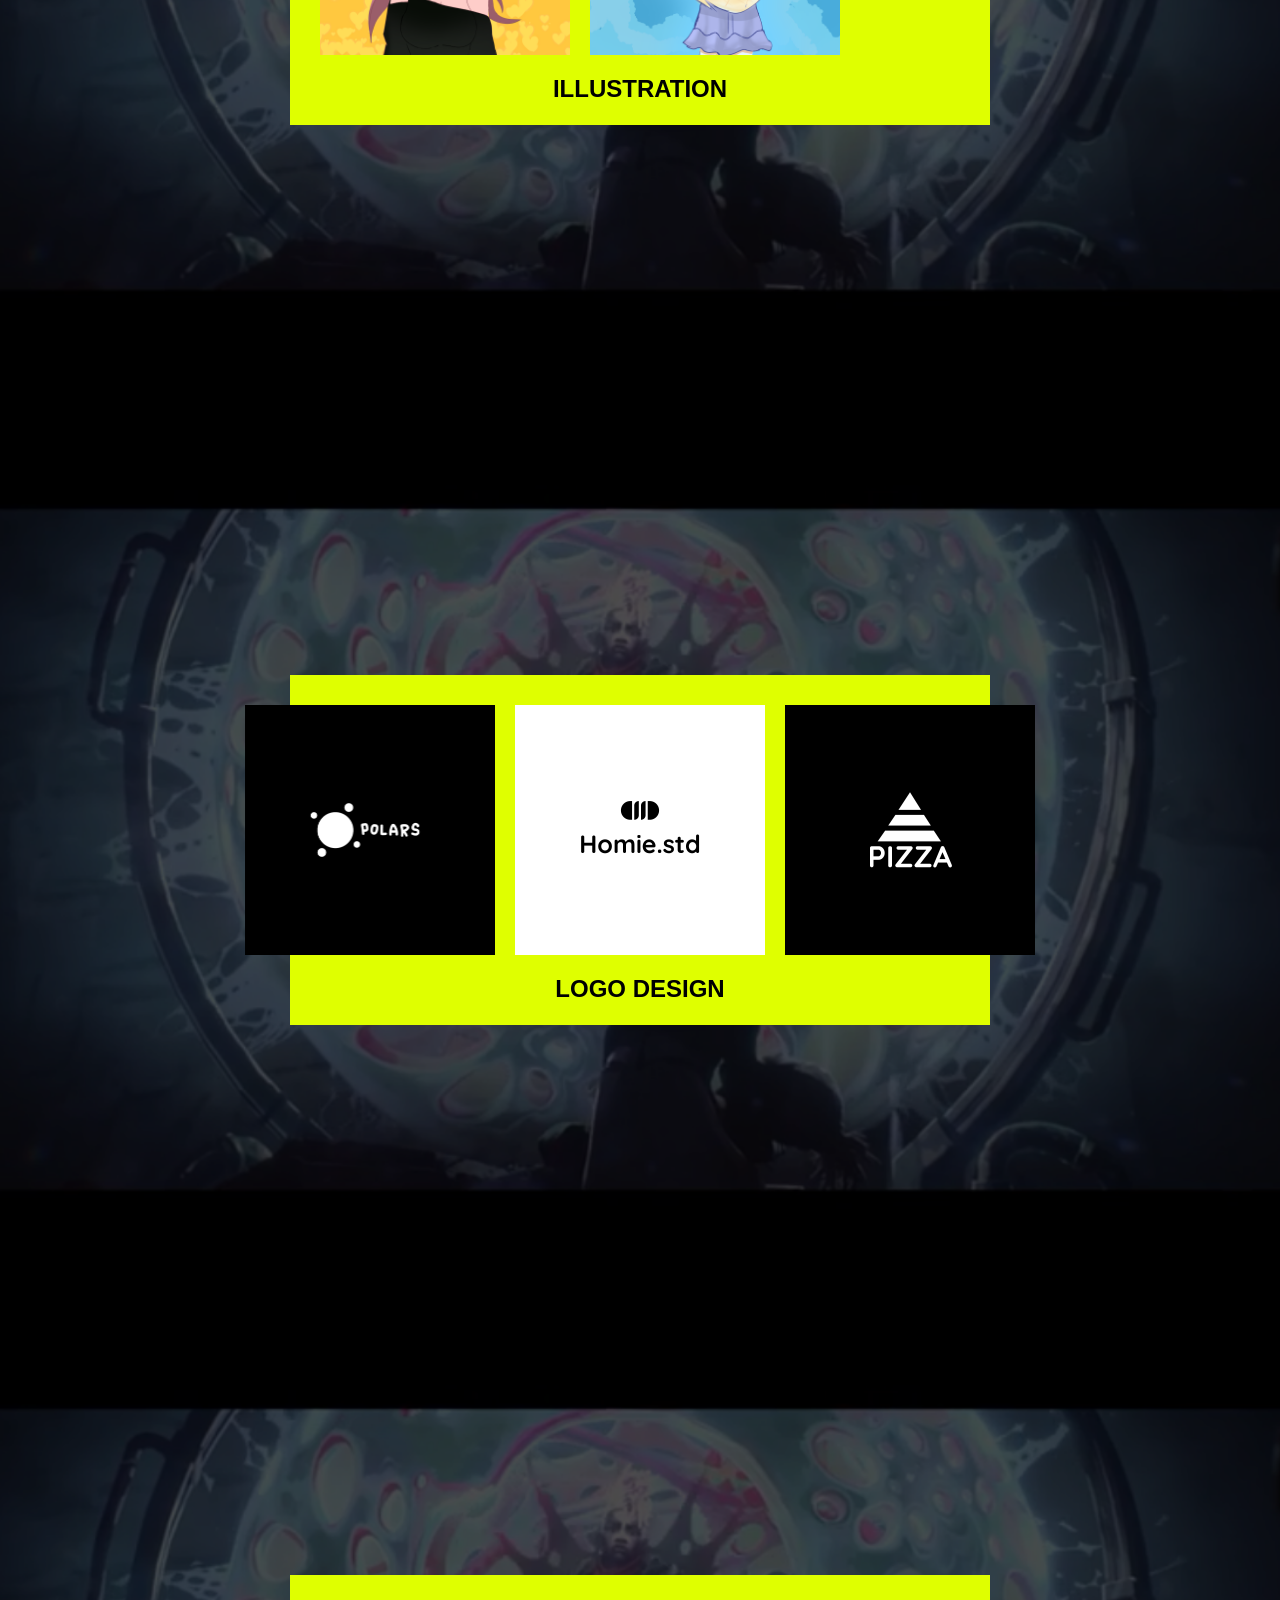
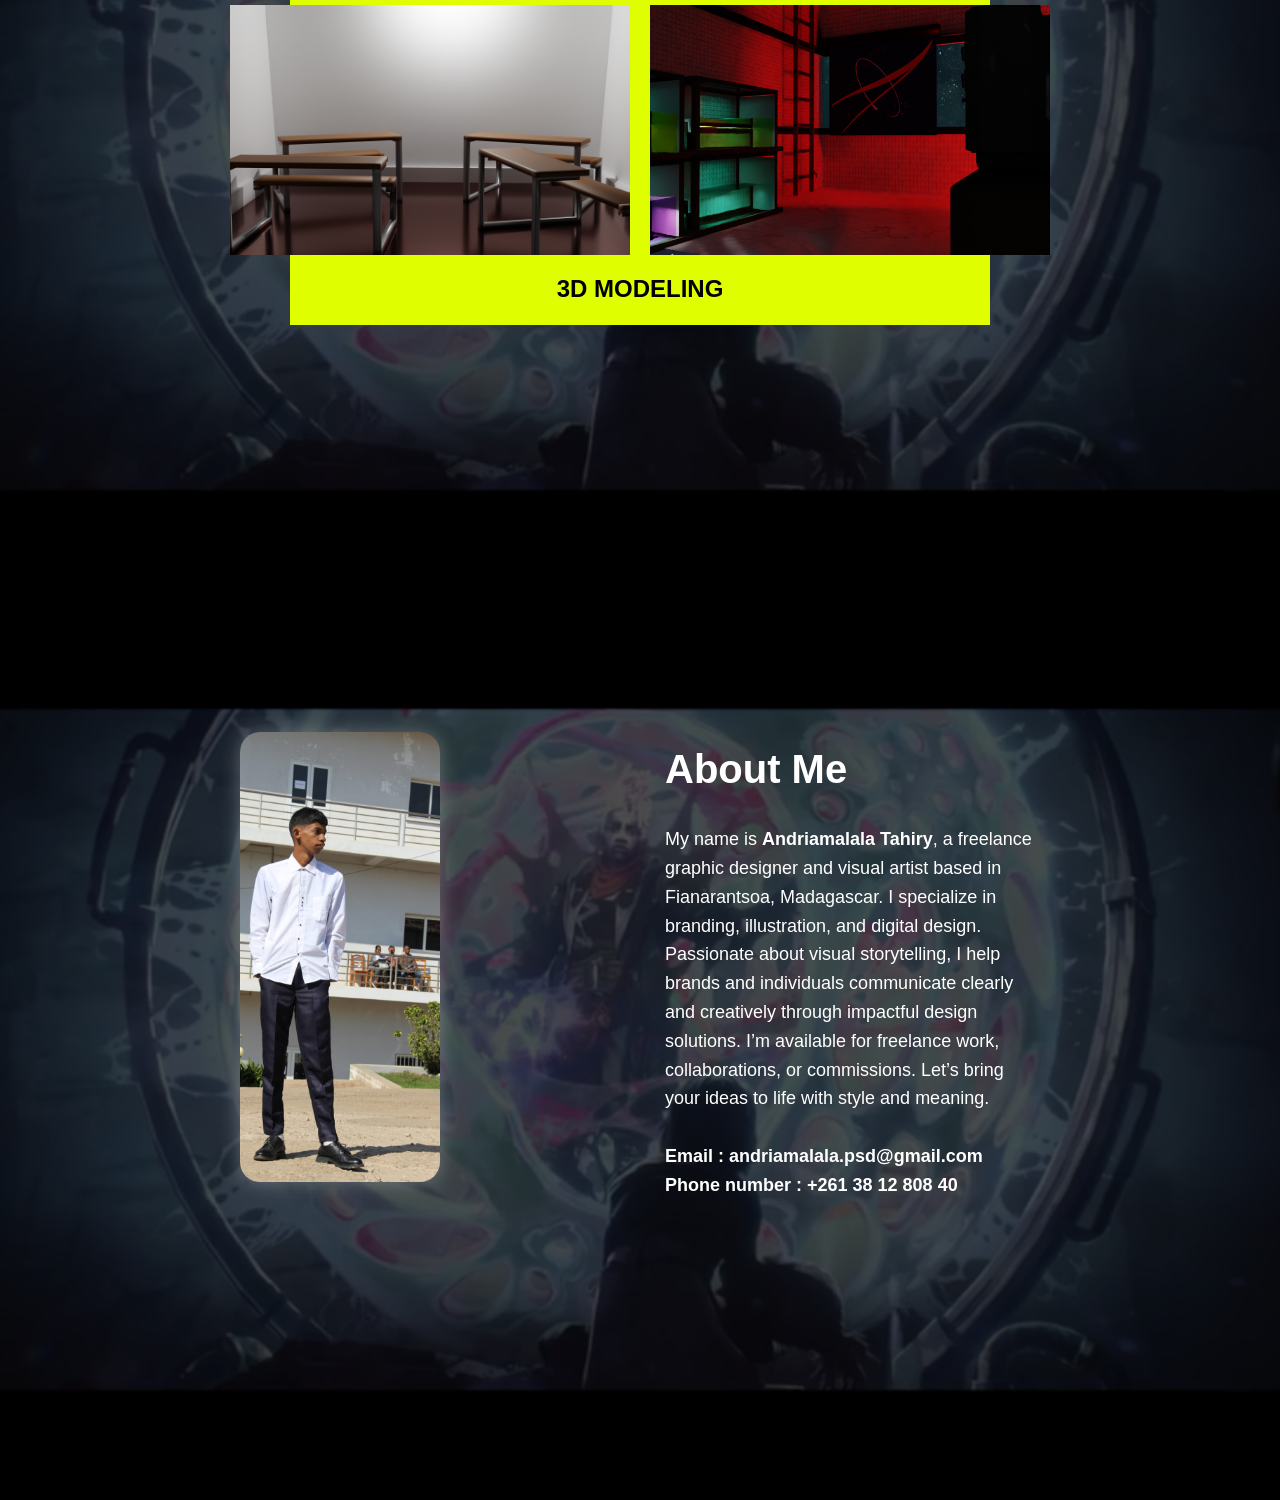
==== commit 422d887e: "Update index.html" ====
--- a/index.html
+++ b/index.html
@@ -2,11 +2,16 @@
 <html lang="en">
 <head>
   <meta charset="UTF-8" />
-  <meta name="google-site-verification" content="fqdi57oop-AzM2XUs_rt6jQ-6zNBU-mU2a1a85gpzHI" />
   <meta name="viewport" content="width=device-width, initial-scale=1.0"/>
-  <meta name="robots" content="index, follow">
+  <meta name="description" content="Portfolio de Andriamalala Tahiry, graphiste freelance et illustrateur basé à Madagascar, spécialisé dans la création de logos, illustrations, design d'affiches et autres." />
+  <meta name="robots" content="index, follow" />
+  <meta property="og:title" content="Andriamalala Tahiry - Portfolio" />
+  <meta property="og:description" content="Découvrez le travail créatif de Andriamalala Tahiry, un graphiste freelance et illustrateur basé à Madagascar." />
+  <meta property="og:image" content="images/og-image.jpg" />
+  <meta property="og:url" content="https://andriamalala-tahiry.netlify.app/" />
   <title>Andriamalala Tahiry</title>
   <link rel="stylesheet" href="style.css" />
+  <link rel="icon" href="images/favicon.ico" />
 </head>
 <body>
 
@@ -44,23 +49,22 @@
     <div class="card">
         <div class="ct-1">
           <div class="image-row">
-            <img src="images/01.png" alt="Image 1" class="square-img" />
-            <img src="images/02.png" alt="Image 2" class="square-img" />
-            <img src="images/03.png" alt="Image 3" class="square-img" />
+            <img src="images/01.png" alt="Album artwork design showcasing a vibrant and modern style" class="square-img" />
+            <img src="images/02.png" alt="Album artwork featuring abstract elements" class="square-img" />
+            <img src="images/03.png" alt="Vibrant album artwork with dynamic colors" class="square-img" />
           </div>
           <h2 class="album-title">ALBUM ART</h2>
         </div>
-   
-      </div>
+    </div>
   </section>
   
   <section class="section-two" id="section3">
     <div class="card">
         <div class="ct-1">
             <div class="image-row">
-              <img src="images/04.png" alt="Image 1" class="square-img" />
-              <img src="images/05.png" alt="Image 2" class="square-img" />
-              <img src="images/06.png" alt="Image 3" class="square-img" />
+              <img src="images/04.png" alt="Poster design with clean typography and minimalistic design" class="square-img" />
+              <img src="images/05.png" alt="Poster showcasing modern graphic design with strong contrast" class="square-img" />
+              <img src="images/06.png" alt="Poster featuring an abstract and artistic design" class="square-img" />
             </div>
             <h2 class="album-title">POSTER DESIGN</h2>
           </div>
@@ -71,9 +75,9 @@
     <div class="card">
         <div class="ct-1">
             <div class="image-row">
-              <img src="images/07.png" alt="Image 1" class="square-img" />
-              <img src="images/08.png" alt="Image 2" class="square-img" />
-              <img src="images/09.png" alt="Image 3" class="square-img" />
+              <img src="images/07.png" alt="Illustration showcasing creative digital art" class="square-img" />
+              <img src="images/08.png" alt="Illustration showcasing creative digital art" class="square-img" />
+              <img src="images/09.png" alt="Illustration showcasing creative digital art class="square-img" />
             </div>
             <h2 class="album-title">ILLUSTRATION</h2>
           </div>
@@ -84,9 +88,9 @@
     <div class="card">
         <div class="ct-1">
             <div class="image-row">
-              <img src="images/10.png" alt="Image 1" class="square-img" />
-              <img src="images/11.png" alt="Image 2" class="square-img" />
-              <img src="images/12.png" alt="Image 3" class="square-img" />
+              <img src="images/10.png" alt="Logo design with minimalist and modern style" class="square-img" />
+              <img src="images/11.png" alt="Logo design featuring geometric shapes and clean lines" class="square-img" />
+              <img src="images/12.png" alt="Abstract logo design with a unique color palette" class="square-img" />
             </div>
             <h2 class="album-title">LOGO DESIGN</h2>
           </div>
@@ -97,9 +101,8 @@
     <div class="card">
         <div class="ct-1">
             <div class="image-row">
-              <img src="images/16.png" alt="Image 1" class="rect-img1" />
-              <img src="images/17.png" alt="Image 2" class="rect-img1" />
-    
+              <img src="images/16.png" alt="3D model showcase " class="rect-img1" />
+              <img src="images/17.png" alt="Detailed 3D rendering with futuristic elements" class="rect-img1" />
             </div>
             <h2 class="album-title">3D MODELING</h2>
           </div>
@@ -109,13 +112,12 @@
     <section class="about-section" id="about-section">
         <div class="about-container reverse">
             <div class="about-image">
-               
-                <img src="images/profile.jpg" alt="Andriamalala Tahiry portrait">
+                <img src="images/profile.jpg" alt="Andriamalala Tahiry portrait" />
             </div>
             <div class="about-text">
                 <h2>About Me</h2>
                 <p>
-                     My name is <strong>Andriamalala Tahiry</strong>, a freelance graphic designer and visual artist based in Fianarantsoa, Madagascar.
+                    My name is <strong>Andriamalala Tahiry</strong>, a freelance graphic designer and visual artist based in Fianarantsoa, Madagascar.
                     I specialize in branding, illustration, and digital design. Passionate about visual storytelling, I help brands and individuals 
                     communicate clearly and creatively through impactful design solutions. I’m available for freelance work, collaborations, or commissions.
                     Let’s bring your ideas to life with style and meaning. <br>
@@ -128,8 +130,6 @@
         </div>
     </section>
 
-
-
   <div class="dots-1">
     <div class="dot active"></div>
     <div class="dot"></div>
@@ -138,9 +138,7 @@
     <div class="dot"></div>
     <div class="dot"></div>
     <div class="dot"></div>
-   
   </div>
-
 
   <div class="dots-2">
     <div class="dot"></div>
@@ -150,7 +148,6 @@
     <div class="dot"></div>
     <div class="dot"></div>
     <div class="dot"></div>
-    
   </div>
 
   <script src="script.js"></script>
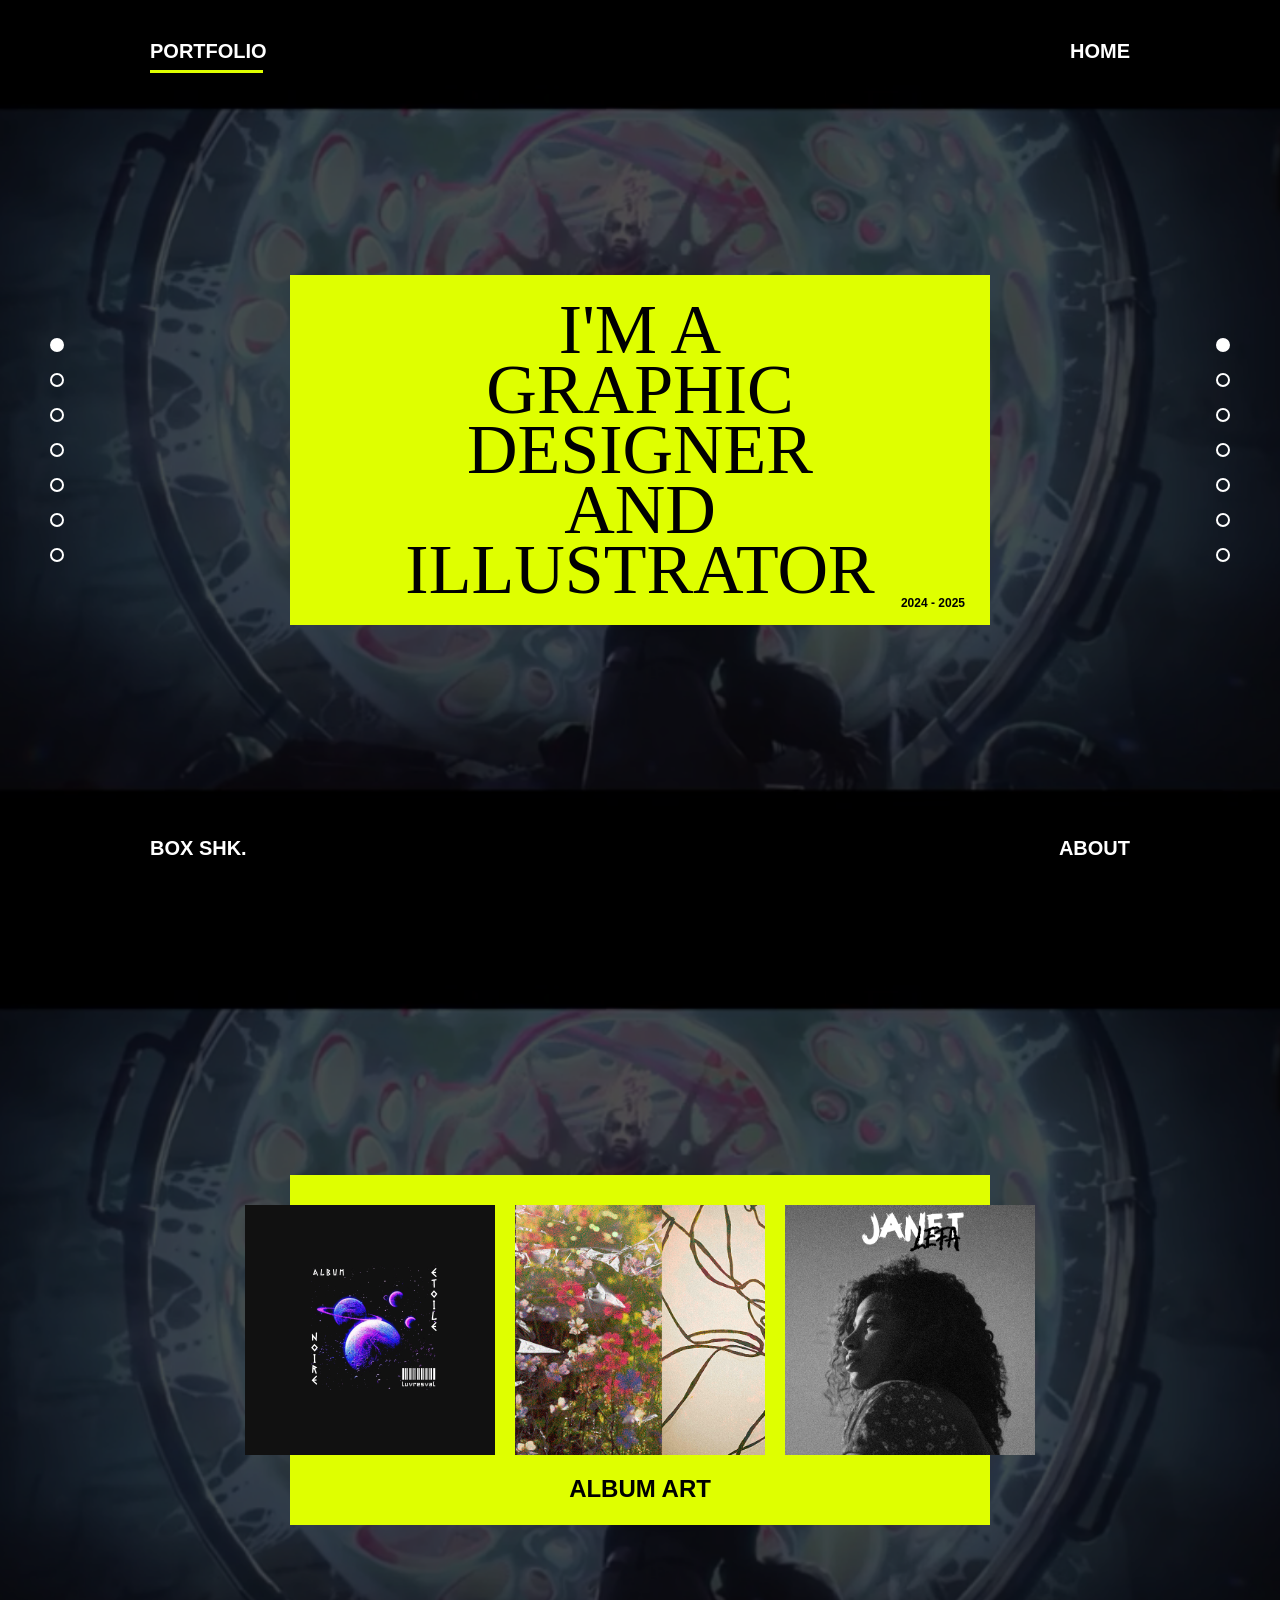
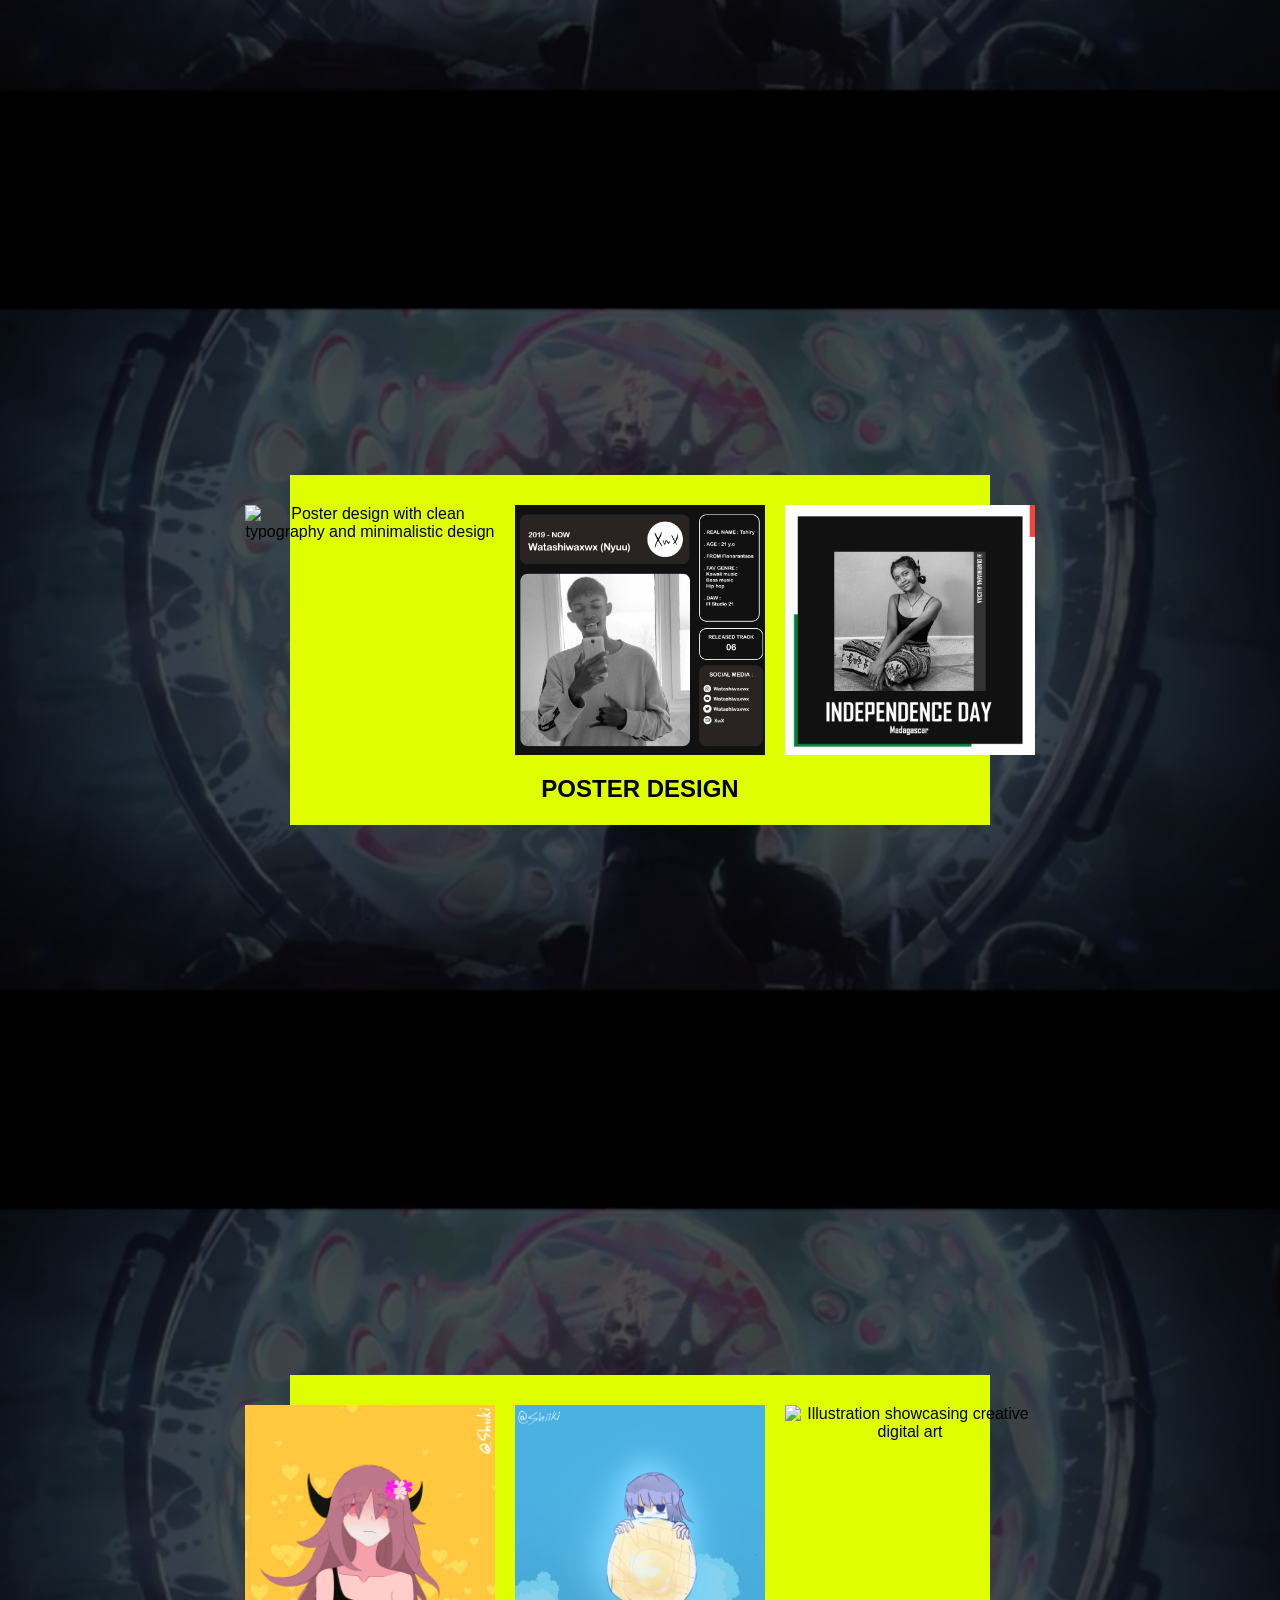
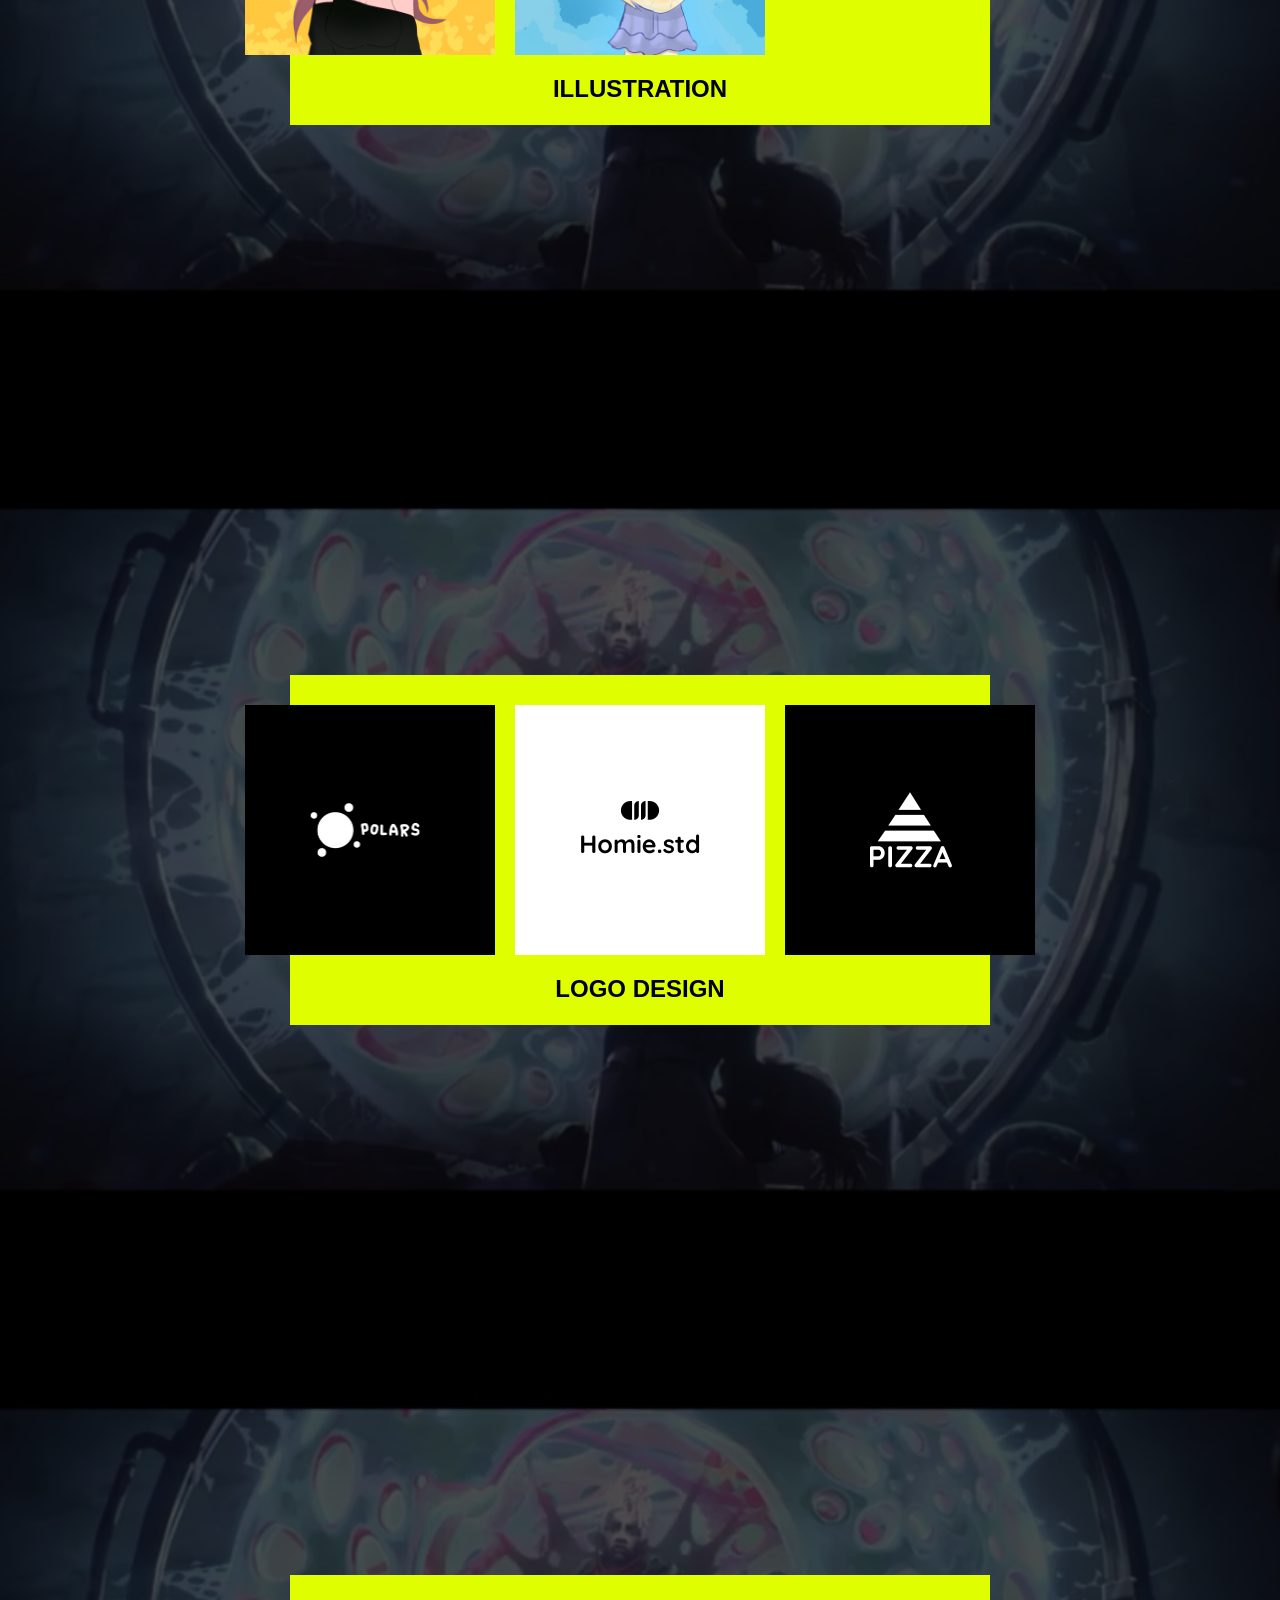
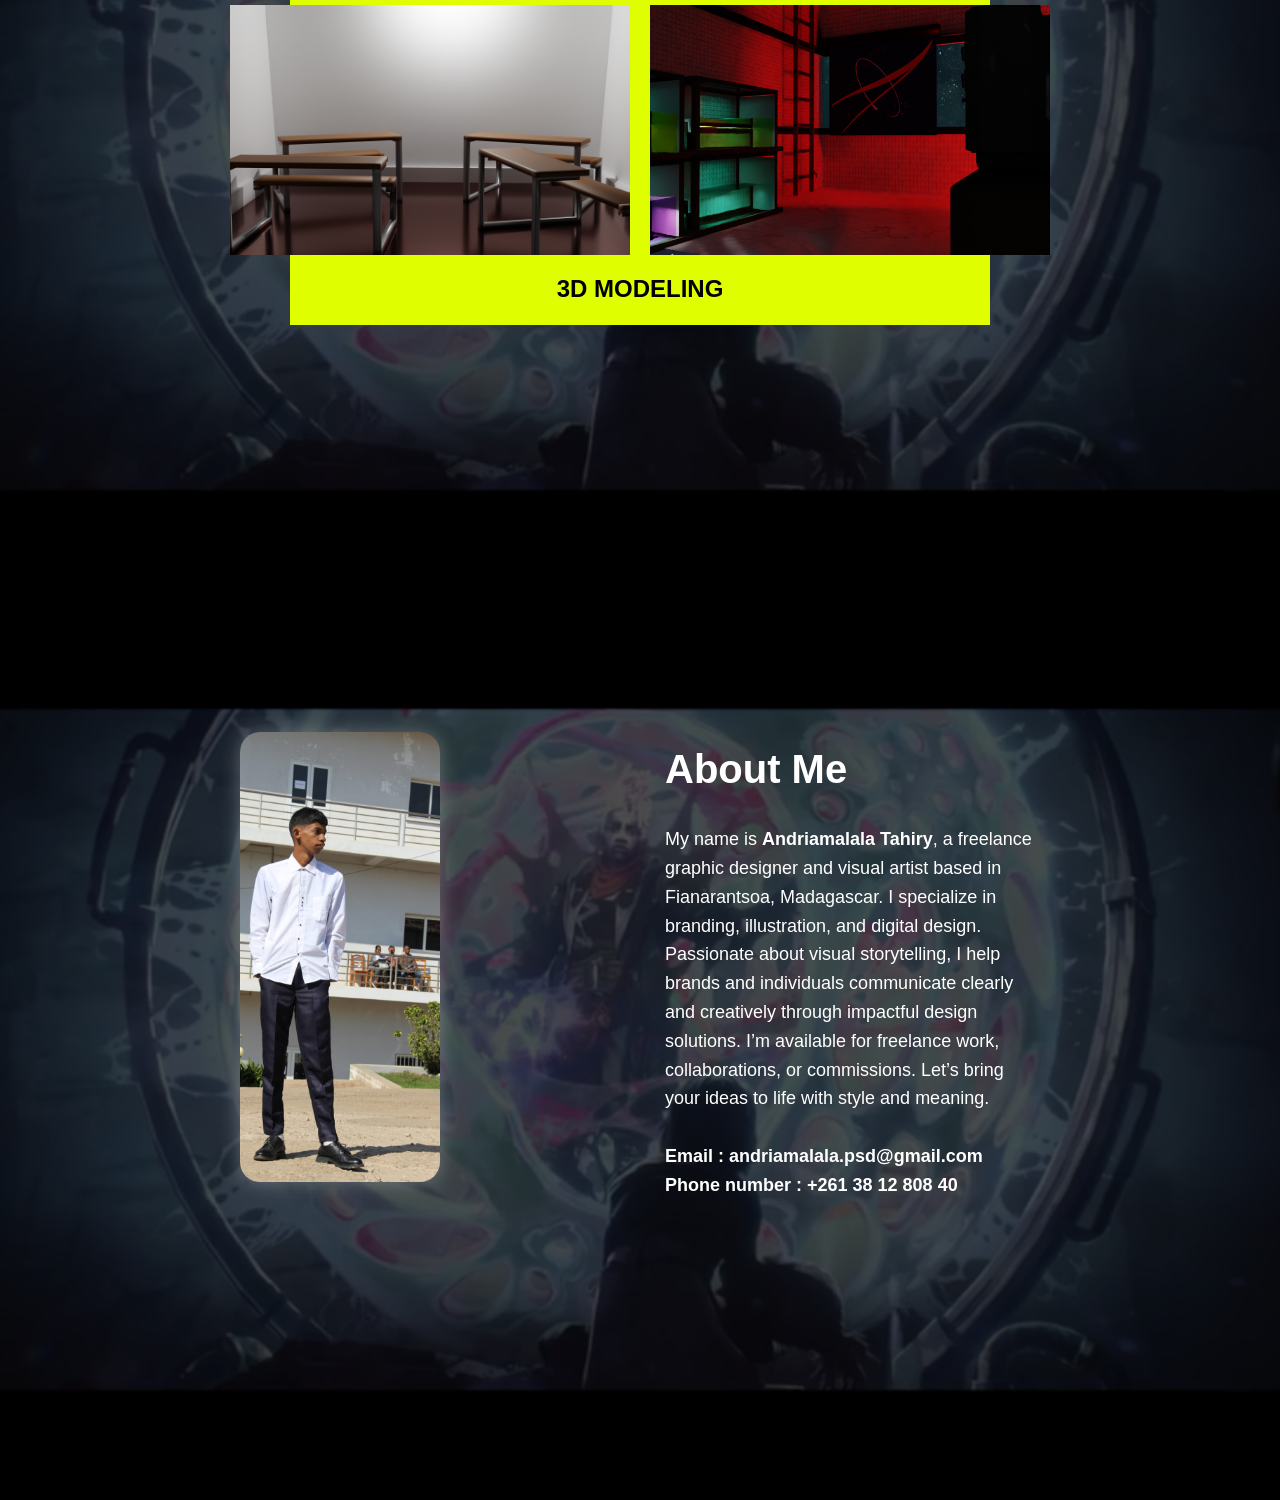
==== commit 654b4e66: "Update index.html" ====
--- a/index.html
+++ b/index.html
@@ -77,7 +77,7 @@
             <div class="image-row">
               <img src="images/07.png" alt="Illustration showcasing creative digital art" class="square-img" />
               <img src="images/08.png" alt="Illustration showcasing creative digital art" class="square-img" />
-              <img src="images/09.png" alt="Illustration showcasing creative digital art class="square-img" />
+              <img src="images/09.png" alt="Illustration showcasing creative digital art" class="square-img" />
             </div>
             <h2 class="album-title">ILLUSTRATION</h2>
           </div>
